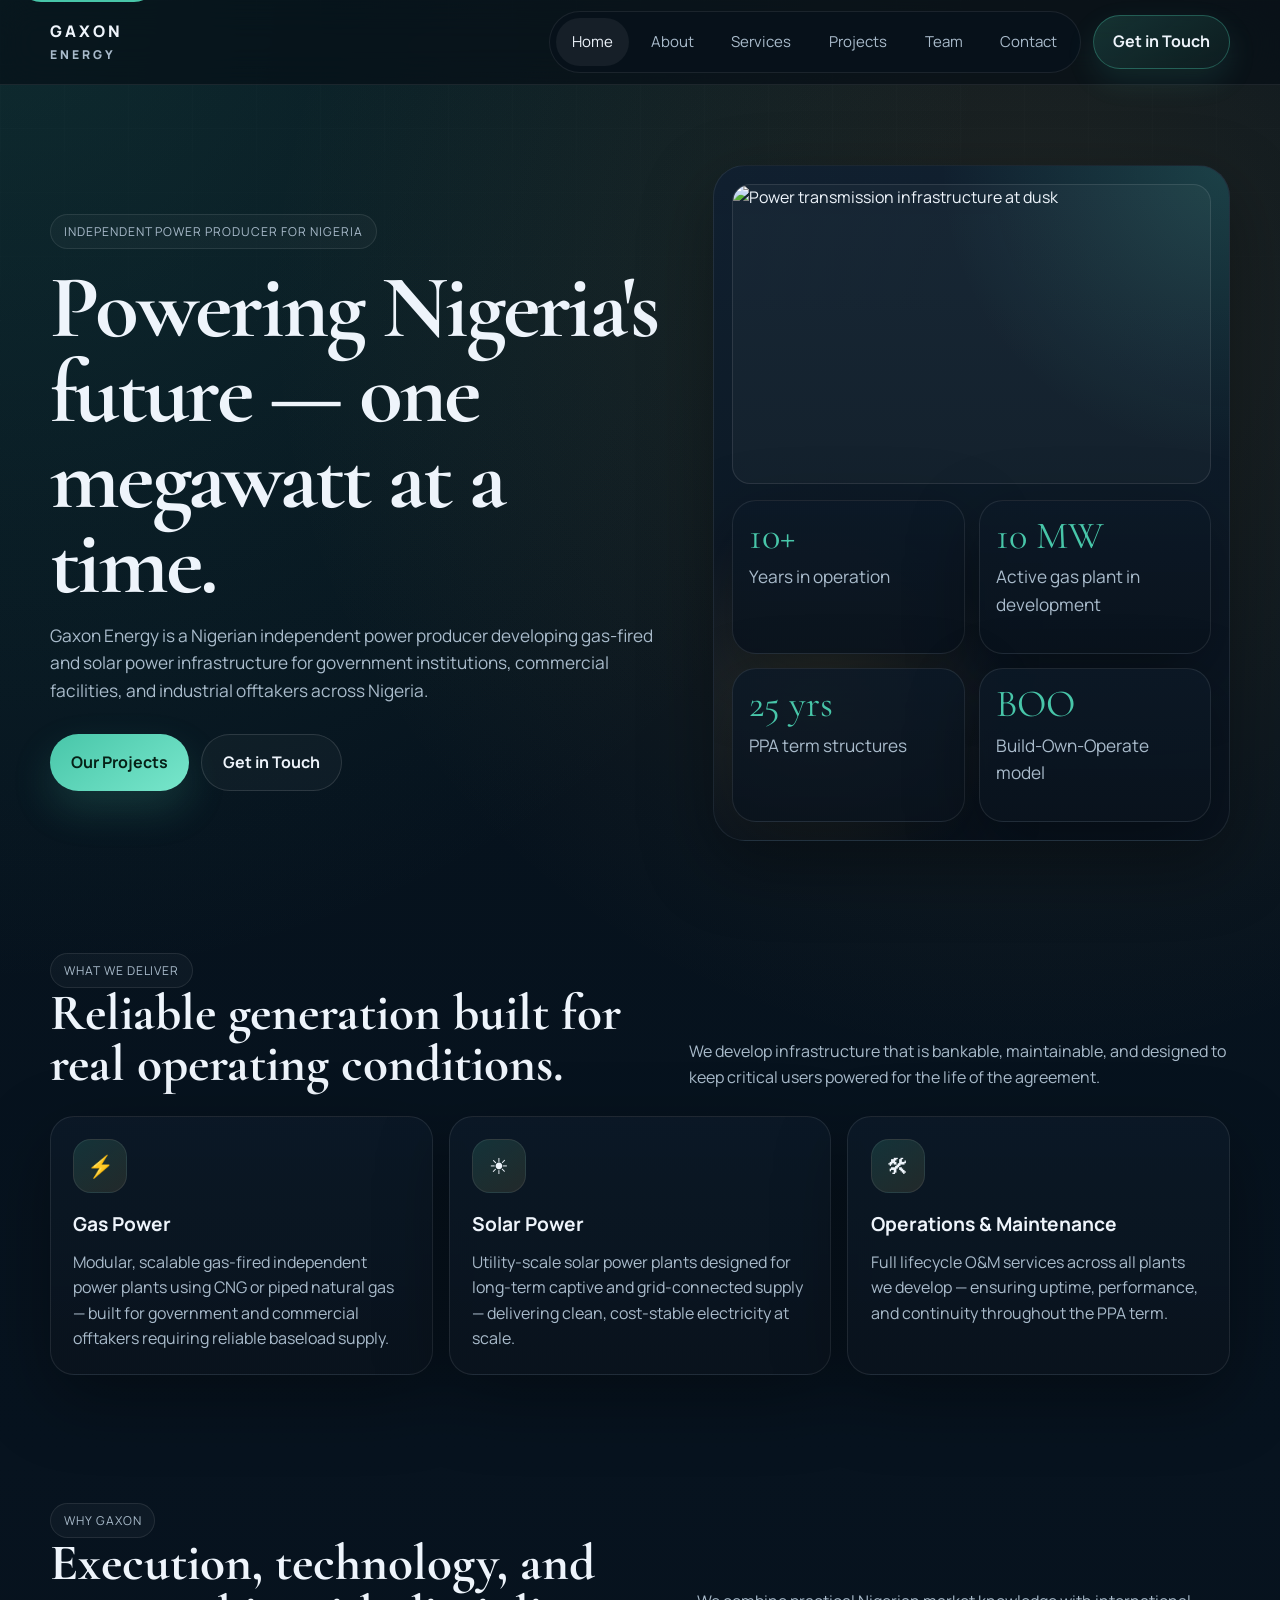
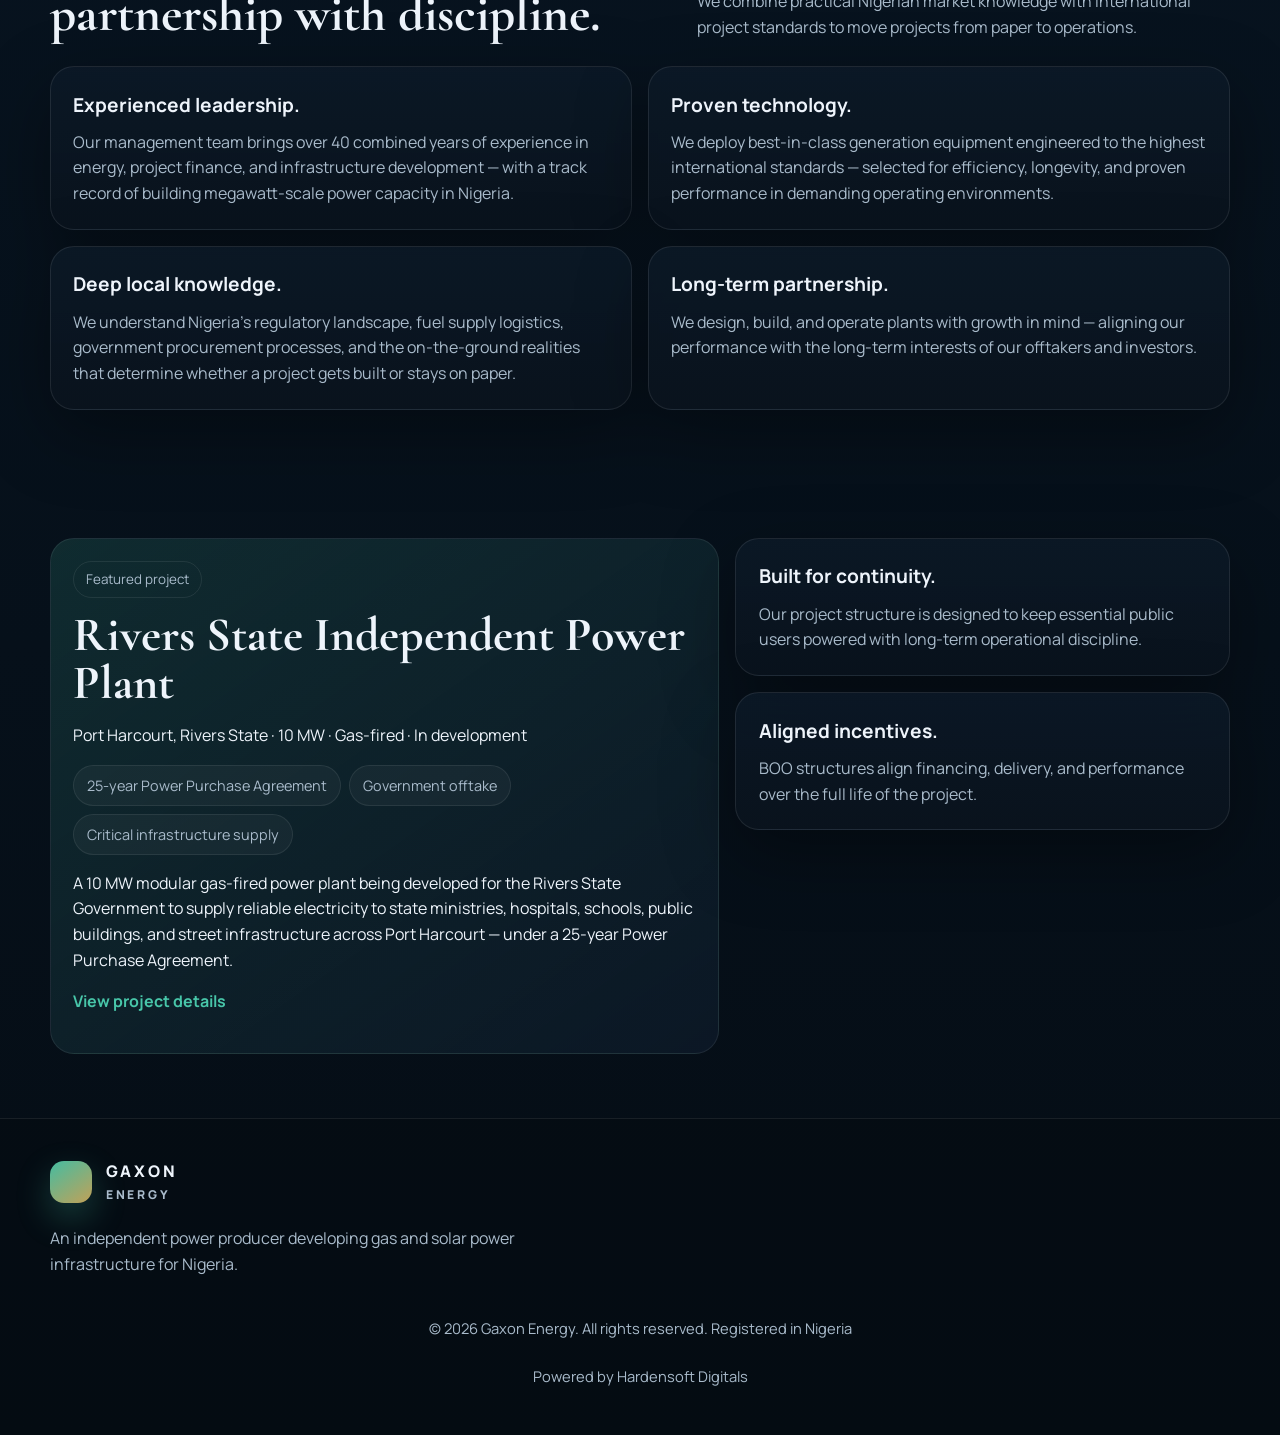
==== index.html @ ca0620dc "Add new project, services, team pages and accompanying styles and scripts - Created projects.html wi" ====
<!DOCTYPE html>
<html lang="en">
<head>
  <meta charset="UTF-8" />
  <meta name="viewport" content="width=device-width, initial-scale=1.0" />
  <meta name="theme-color" content="#07131f" />
  <title>Gaxon Energy | Powering Nigeria's future</title>
  <link rel="preconnect" href="https://fonts.googleapis.com" />
  <link rel="preconnect" href="https://fonts.gstatic.com" crossorigin />
  <link href="https://fonts.googleapis.com/css2?family=Cormorant+Garamond:wght@500;600;700&family=Manrope:wght@400;500;600;700;800&display=swap" rel="stylesheet" />
  <link rel="stylesheet" href="styles.css" />
</head>
<body data-current="home">
  <a class="skip-link" href="#content">Skip to content</a>
  <header class="site-header">
    <div class="container header-shell">
      <a class="brand" href="index.html" aria-label="Gaxon Energy home">
        <!-- <span class="brand-mark" aria-hidden="true"></span> -->
        <span class="brand-text">GAXON <span>Energy</span></span>
      </a>
      <nav class="nav" data-nav>
        <button class="menu-button" type="button" data-menu-button aria-expanded="false" aria-label="Toggle navigation">
          <span class="menu-icon" aria-hidden="true"></span>
        </button>
        <div class="nav-links">
          <a data-nav-link data-page="home" href="index.html">Home</a>
          <a data-nav-link data-page="about" href="about.html">About</a>
          <a data-nav-link data-page="services" href="services.html">Services</a>
          <a data-nav-link data-page="projects" href="projects.html">Projects</a>
          <a data-nav-link data-page="team" href="team.html">Team</a>
          <a data-nav-link data-page="contact" href="contact.html">Contact</a>
        </div>
        <a class="nav-cta" href="contact.html">Get in Touch</a>
      </nav>
    </div>
  </header>

  <main id="content">
    <section class="hero">
      <div class="container hero-grid reveal">
        <div>
          <span class="eyebrow">Independent power producer for Nigeria</span>
          <h1>Powering Nigeria's future — one megawatt at a time.</h1>
          <p>Gaxon Energy is a Nigerian independent power producer developing gas-fired and solar power infrastructure for government institutions, commercial facilities, and industrial offtakers across Nigeria.</p>
          <div class="hero-actions">
            <a class="button" href="projects.html">Our Projects</a>
            <a class="button-secondary" href="contact.html">Get in Touch</a>
          </div>
        </div>
        <aside class="hero-card" aria-label="Highlights">
          <div class="media-wrap">
            <img src="https://images.unsplash.com/photo-1473341304170-971dccb5ac1e?auto=format&fit=crop&w=1200&q=80" alt="Power transmission infrastructure at dusk" loading="lazy" />
          </div>
          <div class="hero-metrics">
            <article class="metric">
              <span class="number">10+</span>
              <p>Years in operation</p>
            </article>
            <article class="metric">
              <span class="number">10 MW</span>
              <p>Active gas plant in development</p>
            </article>
            <article class="metric">
              <span class="number">25 yrs</span>
              <p>PPA term structures</p>
            </article>
            <article class="metric">
              <span class="number">BOO</span>
              <p>Build-Own-Operate model</p>
            </article>
          </div>
        </aside>
      </div>
    </section>

    <section class="section">
      <div class="container">
        <div class="section-head reveal">
          <div>
            <span class="eyebrow">What we deliver</span>
            <h2>Reliable generation built for real operating conditions.</h2>
          </div>
          <p>We develop infrastructure that is bankable, maintainable, and designed to keep critical users powered for the life of the agreement.</p>
        </div>
        <div class="grid-3">
          <article class="feature-card reveal">
            <div class="icon-badge">⚡</div>
            <h3>Gas Power</h3>
            <p>Modular, scalable gas-fired independent power plants using CNG or piped natural gas — built for government and commercial offtakers requiring reliable baseload supply.</p>
          </article>
          <article class="feature-card reveal">
            <div class="icon-badge">☀</div>
            <h3>Solar Power</h3>
            <p>Utility-scale solar power plants designed for long-term captive and grid-connected supply — delivering clean, cost-stable electricity at scale.</p>
          </article>
          <article class="feature-card reveal">
            <div class="icon-badge">🛠</div>
            <h3>Operations &amp; Maintenance</h3>
            <p>Full lifecycle O&amp;M services across all plants we develop — ensuring uptime, performance, and continuity throughout the PPA term.</p>
          </article>
        </div>
      </div>
    </section>

    <section class="section">
      <div class="container">
        <div class="section-head reveal">
          <div>
            <span class="eyebrow">Why Gaxon</span>
            <h2>Execution, technology, and partnership with discipline.</h2>
          </div>
          <p>We combine practical Nigerian market knowledge with international project standards to move projects from paper to operations.</p>
        </div>
        <div class="grid-2">
          <article class="feature-card reveal">
            <h3>Experienced leadership.</h3>
            <p>Our management team brings over 40 combined years of experience in energy, project finance, and infrastructure development — with a track record of building megawatt-scale power capacity in Nigeria.</p>
          </article>
          <article class="feature-card reveal">
            <h3>Proven technology.</h3>
            <p>We deploy best-in-class generation equipment engineered to the highest international standards — selected for efficiency, longevity, and proven performance in demanding operating environments.</p>
          </article>
          <article class="feature-card reveal">
            <h3>Deep local knowledge.</h3>
            <p>We understand Nigeria's regulatory landscape, fuel supply logistics, government procurement processes, and the on-the-ground realities that determine whether a project gets built or stays on paper.</p>
          </article>
          <article class="feature-card reveal">
            <h3>Long-term partnership.</h3>
            <p>We design, build, and operate plants with growth in mind — aligning our performance with the long-term interests of our offtakers and investors.</p>
          </article>
        </div>
      </div>
    </section>

    <section class="section">
      <div class="container project-hero reveal">
        <div class="project-banner">
          <span class="kicker">Featured project</span>
          <h3>Rivers State Independent Power Plant</h3>
          <p>Port Harcourt, Rivers State · 10 MW · Gas-fired · In development</p>
          <div class="project-meta">
            <span class="pill">25-year Power Purchase Agreement</span>
            <span class="pill">Government offtake</span>
            <span class="pill">Critical infrastructure supply</span>
          </div>
          <p>A 10 MW modular gas-fired power plant being developed for the Rivers State Government to supply reliable electricity to state ministries, hospitals, schools, public buildings, and street infrastructure across Port Harcourt — under a 25-year Power Purchase Agreement.</p>
          <p><a class="link-arrow" href="projects.html">View project details</a></p>
        </div>
        <aside class="cta-card">
          <article class="feature-card">
            <h3>Built for continuity.</h3>
            <p>Our project structure is designed to keep essential public users powered with long-term operational discipline.</p>
          </article>
          <article class="feature-card">
            <h3>Aligned incentives.</h3>
            <p>BOO structures align financing, delivery, and performance over the full life of the project.</p>
          </article>
        </aside>
      </div>
    </section>
  </main>

  <footer class="site-footer">
    <div class="container footer-grid">
      <div>
        <a class="brand" href="index.html">
          <span class="brand-mark" aria-hidden="true"></span>
          <span class="brand-text">GAXON <span>Energy</span></span>
        </a>
        <p class="split-note">An independent power producer developing gas and solar power infrastructure for Nigeria.</p>
      </div>
    </div>
    <div class="container footer-meta">© 2026 Gaxon Energy. All rights reserved. Registered in Nigeria</div>
    <p class="hardensoft">Powered by <a href="https://hardensoft.com.ng/" target="_blank" rel="noreferrer">Hardensoft Digitals</a></p>
  </footer>

  <script src="script.js"></script>
</body>
</html>
---- styles.css ----
:root {
  --bg: #07131f;
  --bg-alt: #0d1d2b;
  --panel: rgba(11, 24, 38, 0.82);
  --panel-strong: #0f2234;
  --text: #eef4fb;
  --muted: #a9bbcb;
  --line: rgba(204, 223, 241, 0.12);
  --accent: #48c6a9;
  --accent-2: #d6b15f;
  --danger: #f17f6e;
  --shadow: 0 24px 70px rgba(0, 0, 0, 0.34);
  --radius-xl: 32px;
  --radius-lg: 24px;
  --radius-md: 18px;
  --radius-sm: 14px;
  --max: 1180px;
}

* {
  box-sizing: border-box;
}

html {
  scroll-behavior: smooth;
}

body {
  margin: 0;
  min-height: 100vh;
  color: var(--text);
  background:
    radial-gradient(circle at top left, rgba(72, 198, 169, 0.14), transparent 30%),
    radial-gradient(circle at 80% 10%, rgba(214, 177, 95, 0.13), transparent 26%),
    linear-gradient(180deg, #05111b 0%, var(--bg) 48%, #050d15 100%);
  font-family: 'Manrope', sans-serif;
  line-height: 1.6;
  overflow-x: hidden;
}

body::before {
  content: '';
  position: fixed;
  inset: 0;
  pointer-events: none;
  background-image:
    linear-gradient(rgba(255, 255, 255, 0.03) 1px, transparent 1px),
    linear-gradient(90deg, rgba(255, 255, 255, 0.03) 1px, transparent 1px);
  background-size: 64px 64px;
  mask-image: linear-gradient(180deg, rgba(0, 0, 0, 0.7), transparent 85%);
  opacity: 0.6;
}

img {
  max-width: 100%;
  display: block;
}

a {
  color: inherit;
  text-decoration: none;
}

button,
input,
textarea {
  font: inherit;
}

.container {
  width: min(calc(100% - 2rem), var(--max));
  margin: 0 auto;
}

.skip-link {
  position: absolute;
  left: 1rem;
  top: -3rem;
  z-index: 1000;
  padding: 0.75rem 1rem;
  background: var(--accent);
  color: #062117;
  border-radius: 999px;
  transition: top 0.2s ease;
}

.skip-link:focus {
  top: 1rem;
}

.site-header {
  position: sticky;
  top: 0;
  z-index: 50;
  backdrop-filter: blur(18px);
  background: rgba(5, 13, 21, 0.64);
  border-bottom: 1px solid rgba(255, 255, 255, 0.08);
}

.header-shell {
  display: flex;
  align-items: center;
  justify-content: space-between;
  gap: 1rem;
  min-height: 84px;
}

.brand {
  display: inline-flex;
  align-items: center;
  gap: 0.85rem;
  font-weight: 800;
  letter-spacing: 0.18em;
  text-transform: uppercase;
}

.brand-mark {
  width: 42px;
  height: 42px;
  border-radius: 14px;
  background:
    linear-gradient(145deg, rgba(72, 198, 169, 0.95), rgba(214, 177, 95, 0.9));
  box-shadow: 0 14px 34px rgba(72, 198, 169, 0.28);
}

.brand-text span {
  display: block;
  font-size: 0.76rem;
  color: var(--muted);
  letter-spacing: 0.24em;
}

.nav {
  display: flex;
  align-items: center;
  gap: 0.75rem;
}

.nav-links {
  display: flex;
  align-items: center;
  gap: 0.35rem;
  padding: 0.4rem;
  border: 1px solid rgba(255, 255, 255, 0.08);
  background: rgba(8, 18, 28, 0.82);
  border-radius: 999px;
}

.nav-links a {
  position: relative;
  padding: 0.72rem 1rem;
  color: var(--muted);
  font-size: 0.94rem;
  border-radius: 999px;
  transition: color 0.2s ease, background 0.2s ease, transform 0.2s ease;
}

.nav-links a:hover,
.nav-links a[aria-current='page'] {
  color: var(--text);
  background: rgba(255, 255, 255, 0.06);
}

.nav-cta {
  display: inline-flex;
  align-items: center;
  justify-content: center;
  gap: 0.45rem;
  padding: 0.82rem 1.2rem;
  border-radius: 999px;
  border: 1px solid rgba(72, 198, 169, 0.35);
  background: linear-gradient(145deg, rgba(72, 198, 169, 0.18), rgba(72, 198, 169, 0.06));
  color: var(--text);
  font-weight: 700;
  box-shadow: 0 12px 30px rgba(72, 198, 169, 0.12);
}

.menu-button {
  display: none;
  align-items: center;
  justify-content: center;
  width: 48px;
  height: 48px;
  border: 1px solid rgba(255, 255, 255, 0.08);
  border-radius: 14px;
  background: rgba(255, 255, 255, 0.04);
  color: var(--text);
}

.menu-icon {
  width: 18px;
  height: 2px;
  background: currentColor;
  position: relative;
  border-radius: 999px;
}

.menu-icon::before,
.menu-icon::after {
  content: '';
  position: absolute;
  left: 0;
  width: 18px;
  height: 2px;
  background: currentColor;
  border-radius: 999px;
}

.menu-icon::before { top: -6px; }
.menu-icon::after { top: 6px; }

.hero,
.page-hero {
  padding: 5rem 0 3rem;
}

.hero-grid {
  display: grid;
  grid-template-columns: 1.1fr 0.9fr;
  gap: 2rem;
  align-items: center;
}

.eyebrow {
  display: inline-flex;
  align-items: center;
  gap: 0.5rem;
  padding: 0.42rem 0.8rem;
  border: 1px solid rgba(255, 255, 255, 0.09);
  border-radius: 999px;
  color: var(--muted);
  background: rgba(255, 255, 255, 0.03);
  letter-spacing: 0.08em;
  text-transform: uppercase;
  font-size: 0.76rem;
}

.hero h1,
.page-hero h1 {
  margin: 1rem 0 1rem;
  font-family: 'Cormorant Garamond', serif;
  font-size: clamp(3rem, 7vw, 6.2rem);
  line-height: 0.95;
  letter-spacing: -0.03em;
}

.hero p,
.page-hero p {
  max-width: 62ch;
  margin: 0;
  color: var(--muted);
  font-size: 1.08rem;
}

.hero-actions {
  display: flex;
  flex-wrap: wrap;
  gap: 0.8rem;
  margin: 1.8rem 0 0;
}

.button,
.button-secondary {
  display: inline-flex;
  align-items: center;
  justify-content: center;
  gap: 0.5rem;
  padding: 0.95rem 1.3rem;
  border-radius: 999px;
  font-weight: 700;
  transition: transform 0.2s ease, border-color 0.2s ease, background 0.2s ease;
}

.button {
  background: linear-gradient(145deg, var(--accent), #78e6cb);
  color: #062117;
  box-shadow: 0 18px 40px rgba(72, 198, 169, 0.18);
}

.button-secondary {
  border: 1px solid rgba(255, 255, 255, 0.12);
  background: rgba(255, 255, 255, 0.03);
  color: var(--text);
}

.button:hover,
.button-secondary:hover,
.nav-cta:hover {
  transform: translateY(-1px);
}

.hero-card {
  position: relative;
  padding: 1.1rem;
  border-radius: var(--radius-xl);
  border: 1px solid rgba(255, 255, 255, 0.08);
  background: linear-gradient(180deg, rgba(16, 32, 48, 0.95), rgba(9, 19, 30, 0.92));
  box-shadow: var(--shadow);
  overflow: hidden;
}

.media-wrap {
  position: relative;
  overflow: hidden;
  border-radius: var(--radius-md);
  border: 1px solid rgba(255, 255, 255, 0.1);
  background: rgba(255, 255, 255, 0.03);
}

.media-wrap img {
  width: 100%;
  height: 100%;
  object-fit: cover;
  aspect-ratio: 16 / 10;
}

.hero-card .media-wrap {
  margin-bottom: 1rem;
}

.hero-card::before {
  content: '';
  position: absolute;
  inset: 0;
  background: radial-gradient(circle at top right, rgba(72, 198, 169, 0.2), transparent 34%),
    radial-gradient(circle at 20% 80%, rgba(214, 177, 95, 0.17), transparent 28%);
  pointer-events: none;
}

.hero-metrics {
  display: grid;
  grid-template-columns: repeat(2, minmax(0, 1fr));
  gap: 0.9rem;
}

.metric,
.feature-card,
.project-card,
.value-card,
.service-card,
.contact-card,
.timeline-card,
.team-card {
  position: relative;
  border: 1px solid rgba(255, 255, 255, 0.09);
  background: linear-gradient(180deg, rgba(12, 25, 39, 0.86), rgba(10, 19, 29, 0.92));
  border-radius: var(--radius-lg);
  box-shadow: var(--shadow);
}

.metric {
  padding: 1rem;
  min-height: 154px;
}

.metric .number {
  display: block;
  margin-bottom: 0.5rem;
  font-family: 'Cormorant Garamond', serif;
  font-size: 2.4rem;
  line-height: 1;
  color: var(--accent);
}

.metric p {
  margin: 0;
  color: var(--muted);
}

.strip {
  padding: 0.8rem 0 2rem;
}

.strip-grid {
  display: grid;
  grid-template-columns: repeat(4, minmax(0, 1fr));
  gap: 0.9rem;
}

.strip-item {
  padding: 1.1rem 1rem;
  border-radius: 999px;
  border: 1px solid rgba(255, 255, 255, 0.09);
  background: rgba(255, 255, 255, 0.03);
  text-align: center;
  color: var(--muted);
}

.section {
  padding: 4rem 0;
}

.section-head {
  display: flex;
  justify-content: space-between;
  gap: 1rem;
  margin-bottom: 1.6rem;
  align-items: end;
}

.section-head h2 {
  margin: 0;
  font-family: 'Cormorant Garamond', serif;
  font-size: clamp(2.2rem, 4vw, 3.4rem);
  line-height: 1;
}

.section-head p {
  margin: 0;
  color: var(--muted);
  max-width: 58ch;
}

.grid-2,
.grid-3,
.grid-4 {
  display: grid;
  gap: 1rem;
}

.grid-2 { grid-template-columns: repeat(2, minmax(0, 1fr)); }
.grid-3 { grid-template-columns: repeat(3, minmax(0, 1fr)); }
.grid-4 { grid-template-columns: repeat(4, minmax(0, 1fr)); }

.feature-card,
.service-card,
.value-card,
.timeline-card,
.team-card,
.contact-card,
.project-card {
  padding: 1.4rem;
}

.card-image {
  margin: -1.4rem -1.4rem 1rem;
  border-radius: var(--radius-lg) var(--radius-lg) 16px 16px;
  overflow: hidden;
  border-bottom: 1px solid rgba(255, 255, 255, 0.08);
}

.card-image img {
  width: 100%;
  aspect-ratio: 16 / 9;
  object-fit: cover;
}

.icon-badge {
  display: inline-flex;
  align-items: center;
  justify-content: center;
  width: 54px;
  height: 54px;
  border-radius: 18px;
  background: linear-gradient(145deg, rgba(72, 198, 169, 0.16), rgba(214, 177, 95, 0.12));
  border: 1px solid rgba(255, 255, 255, 0.08);
  font-size: 1.35rem;
  margin-bottom: 1rem;
}

.feature-card h3,
.service-card h3,
.value-card h3,
.team-card h3,
.contact-card h3,
.timeline-card h3,
.project-card h3 {
  margin: 0 0 0.6rem;
  font-size: 1.2rem;
}

.feature-card p,
.service-card p,
.value-card p,
.team-card p,
.contact-card p,
.timeline-card p,
.project-card p {
  margin: 0;
  color: var(--muted);
}

.project-hero {
  display: grid;
  grid-template-columns: 1.15fr 0.85fr;
  gap: 1rem;
  align-items: stretch;
}

.project-banner {
  padding: 1.4rem;
  border-radius: var(--radius-lg);
  background: linear-gradient(145deg, rgba(72, 198, 169, 0.15), rgba(12, 24, 38, 0.96));
  border: 1px solid rgba(255, 255, 255, 0.08);
}

.project-banner .kicker {
  display: inline-flex;
  margin-bottom: 0.8rem;
  padding: 0.42rem 0.75rem;
  border-radius: 999px;
  border: 1px solid rgba(255, 255, 255, 0.08);
  color: var(--muted);
  font-size: 0.84rem;
}

.project-banner h3 {
  margin: 0 0 0.6rem;
  font-family: 'Cormorant Garamond', serif;
  font-size: clamp(2rem, 4vw, 3rem);
  line-height: 1;
}

.project-meta {
  display: flex;
  flex-wrap: wrap;
  gap: 0.5rem;
  margin: 1rem 0;
}

.pill {
  display: inline-flex;
  align-items: center;
  gap: 0.4rem;
  padding: 0.5rem 0.8rem;
  border-radius: 999px;
  background: rgba(255, 255, 255, 0.04);
  border: 1px solid rgba(255, 255, 255, 0.08);
  color: var(--muted);
  font-size: 0.9rem;
}

.cta-card {
  display: grid;
  gap: 1rem;
  align-content: start;
}

.link-arrow {
  display: inline-flex;
  align-items: center;
  gap: 0.45rem;
  color: var(--accent);
  font-weight: 700;
}

.split-note {
  color: var(--muted);
  max-width: 64ch;
}

.story-grid {
  display: grid;
  grid-template-columns: 0.92fr 1.08fr;
  gap: 1rem;
}

.value-grid {
  display: grid;
  grid-template-columns: repeat(2, minmax(0, 1fr));
  gap: 1rem;
}

.value-card {
  min-height: 100%;
}

.timeline-card ul,
.contact-list,
.detail-list {
  list-style: none;
  margin: 0;
  padding: 0;
  display: grid;
  gap: 0.85rem;
}

.timeline-card li,
.contact-list li,
.detail-list li {
  display: flex;
  gap: 0.7rem;
  color: var(--muted);
}

.timeline-card li strong,
.contact-list strong,
.detail-list strong {
  color: var(--text);
}

.timeline-card li::before,
.contact-list li::before,
.detail-list li::before {
  content: '•';
  color: var(--accent);
  flex: none;
}

.team-card .role,
.microcopy {
  display: inline-block;
  margin-bottom: 0.75rem;
  color: var(--accent-2);
  font-size: 0.88rem;
  text-transform: uppercase;
  letter-spacing: 0.08em;
}

.contact-panel {
  display: grid;
  grid-template-columns: 1fr 0.9fr;
  gap: 1rem;
}

.contact-card a {
  color: var(--text);
}

.form {
  display: grid;
  gap: 0.9rem;
}

.field {
  display: grid;
  gap: 0.45rem;
}

.field label {
  font-size: 0.9rem;
  color: var(--muted);
}

.field input,
.field textarea {
  width: 100%;
  padding: 0.95rem 1rem;
  border-radius: 16px;
  border: 1px solid rgba(255, 255, 255, 0.09);
  background: rgba(255, 255, 255, 0.04);
  color: var(--text);
}

.field textarea {
  min-height: 160px;
  resize: vertical;
}

.site-footer {
  padding: 2.5rem 0 2rem;
  border-top: 1px solid rgba(255, 255, 255, 0.08);
  background: rgba(4, 11, 18, 0.55);
}

.footer-grid {
  display: grid;
  grid-template-columns: 1.2fr 0.8fr 0.8fr;
  gap: 1rem;
  align-items: start;
}

.footer-links {
  display: grid;
  gap: 0.6rem;
  color: var(--muted);
}

.footer-links a:hover {
  color: var(--text);
}

.footer-meta, .hardensoft {
    text-align: center;
  margin-top: 1.5rem;
  color: var(--muted);
  font-size: 0.92rem;
}

.reveal {
  opacity: 0;
  transform: translateY(20px);
  transition: opacity 0.7s ease, transform 0.7s ease;
}

.reveal.is-visible {
  opacity: 1;
  transform: translateY(0);
}

.menu-open .nav-links {
  display: flex;
}

@media (max-width: 1060px) {
  .hero-grid,
  .project-hero,
  .story-grid,
  .contact-panel,
  .footer-grid {
    grid-template-columns: 1fr;
  }

  .strip-grid,
  .grid-4 {
    grid-template-columns: repeat(2, minmax(0, 1fr));
  }
}

@media (max-width: 760px) {
  .header-shell {
    min-height: 76px;
  }

  .menu-button {
    display: inline-flex;
  }

  .nav {
    position: relative;
  }

  .nav-links {
    display: none;
    position: absolute;
    top: calc(100% + 0.7rem);
    right: 0;
    width: min(92vw, 340px);
    padding: 0.65rem;
    border-radius: 22px;
    flex-direction: column;
    align-items: stretch;
    background: rgba(8, 18, 28, 0.98);
    box-shadow: var(--shadow);
  }

  .nav-links a {
    width: 100%;
  }

  .nav-cta {
    display: none;
  }

  .hero,
  .page-hero,
  .section {
    padding-left: 0;
    padding-right: 0;
  }

  .strip-grid,
  .grid-2,
  .grid-3,
  .grid-4,
  .value-grid,
  .hero-metrics {
    grid-template-columns: 1fr;
  }

  .section-head {
    flex-direction: column;
    align-items: start;
  }

  .button,
  .button-secondary {
    width: 100%;
  }
}
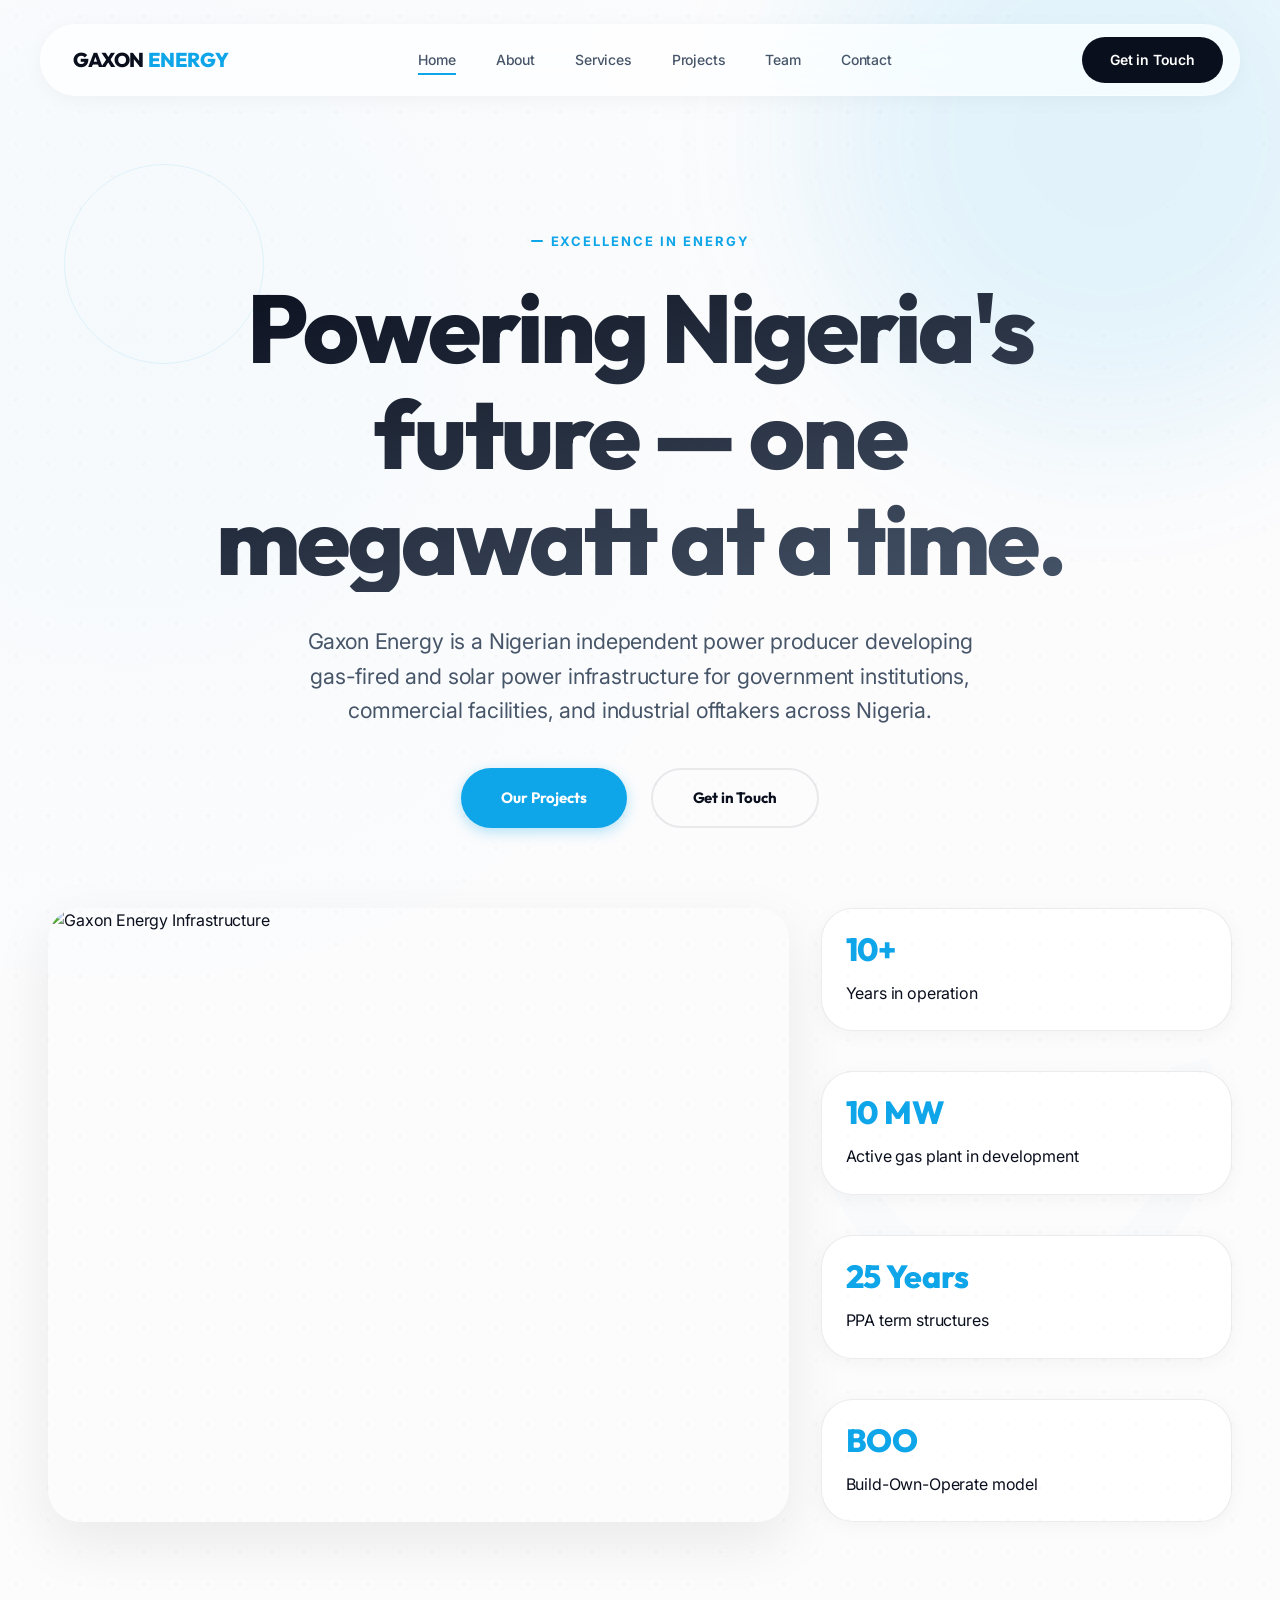
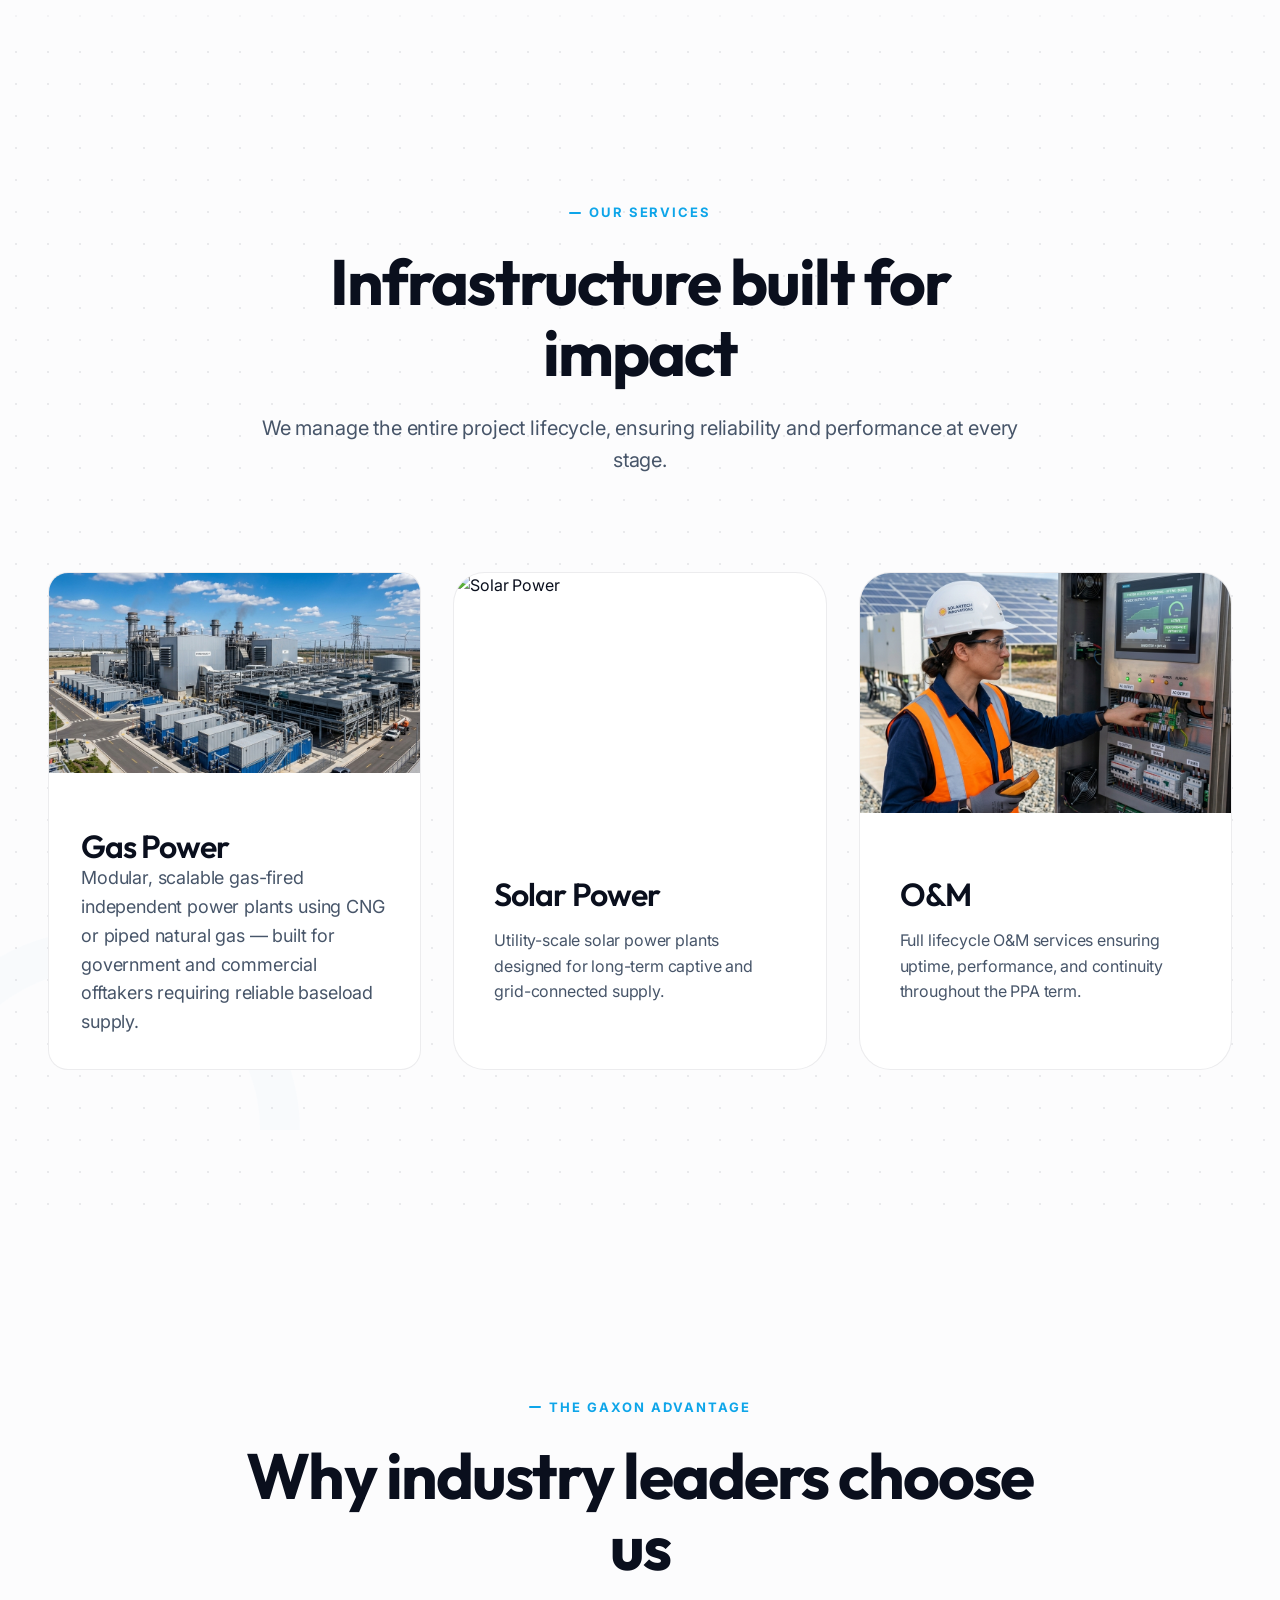
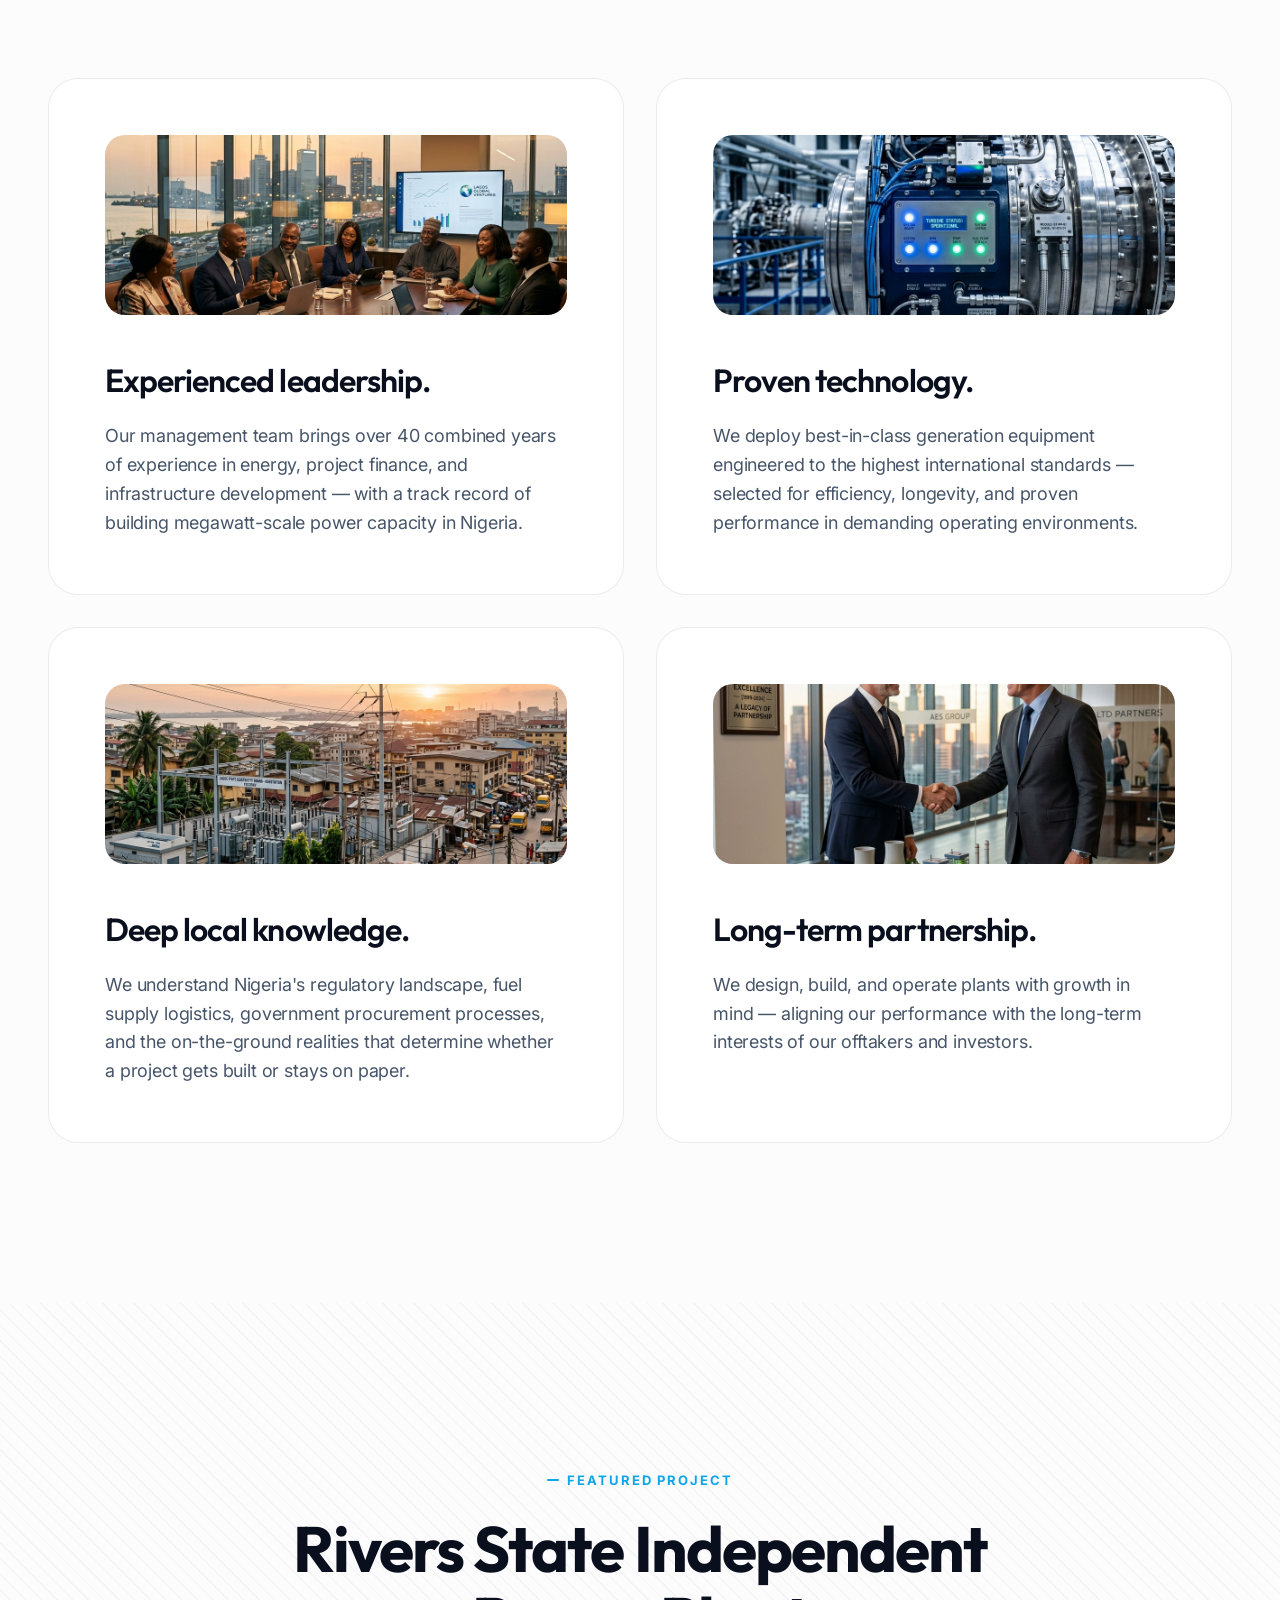
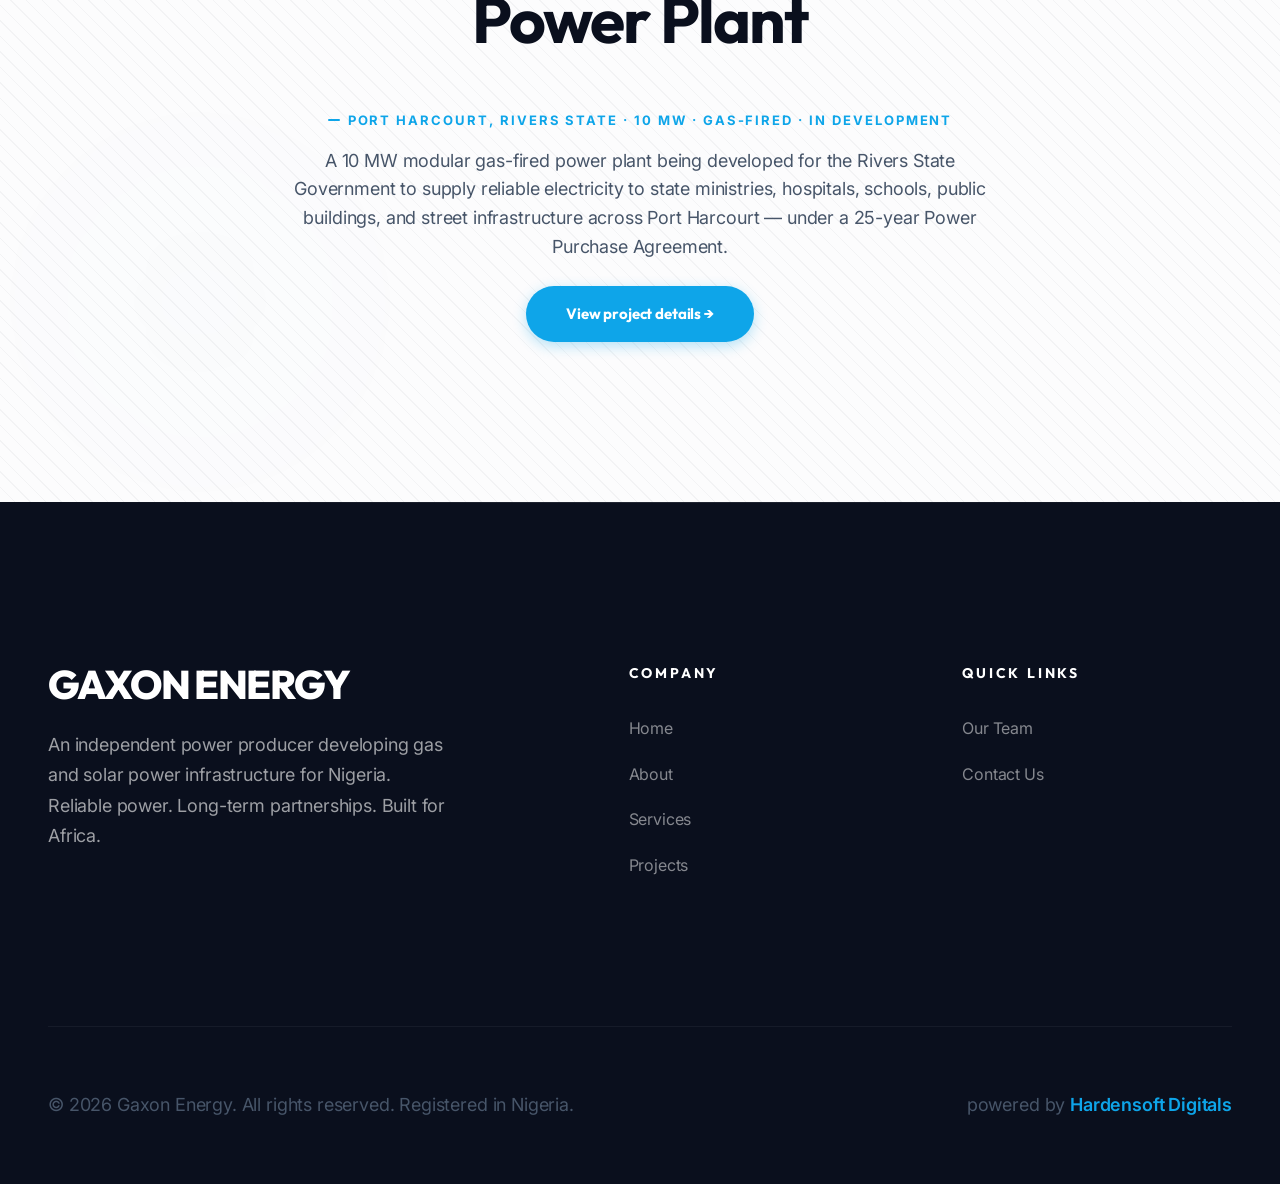
==== commit 56d13fb0: "refactor: redesign contact, about, and team pages with new visual assets and updated layout structur" ====
--- a/index.html
+++ b/index.html
@@ -3,175 +3,198 @@
 <head>
   <meta charset="UTF-8" />
   <meta name="viewport" content="width=device-width, initial-scale=1.0" />
-  <meta name="theme-color" content="#07131f" />
-  <title>Gaxon Energy | Powering Nigeria's future</title>
-  <link rel="preconnect" href="https://fonts.googleapis.com" />
-  <link rel="preconnect" href="https://fonts.gstatic.com" crossorigin />
-  <link href="https://fonts.googleapis.com/css2?family=Cormorant+Garamond:wght@500;600;700&family=Manrope:wght@400;500;600;700;800&display=swap" rel="stylesheet" />
+  <meta name="theme-color" content="#0ea5e9" />
+  <title>Gaxon Energy | World-Class Energy Infrastructure</title>
   <link rel="stylesheet" href="styles.css" />
 </head>
-<body data-current="home">
-  <a class="skip-link" href="#content">Skip to content</a>
+<body>
   <header class="site-header">
-    <div class="container header-shell">
-      <a class="brand" href="index.html" aria-label="Gaxon Energy home">
-        <!-- <span class="brand-mark" aria-hidden="true"></span> -->
-        <span class="brand-text">GAXON <span>Energy</span></span>
+    <div class="container header-container">
+      <a class="brand" href="index.html" aria-label="Gaxon Energy Home">
+        GAXON <span>ENERGY</span>
       </a>
-      <nav class="nav" data-nav>
-        <button class="menu-button" type="button" data-menu-button aria-expanded="false" aria-label="Toggle navigation">
-          <span class="menu-icon" aria-hidden="true"></span>
-        </button>
-        <div class="nav-links">
-          <a data-nav-link data-page="home" href="index.html">Home</a>
-          <a data-nav-link data-page="about" href="about.html">About</a>
-          <a data-nav-link data-page="services" href="services.html">Services</a>
-          <a data-nav-link data-page="projects" href="projects.html">Projects</a>
-          <a data-nav-link data-page="team" href="team.html">Team</a>
-          <a data-nav-link data-page="contact" href="contact.html">Contact</a>
-        </div>
-        <a class="nav-cta" href="contact.html">Get in Touch</a>
+      <nav class="nav-links">
+        <a href="index.html" class="active">Home</a>
+        <a href="about.html">About</a>
+        <a href="services.html">Services</a>
+        <a href="projects.html">Projects</a>
+        <a href="team.html">Team</a>
+        <a href="contact.html">Contact</a>
       </nav>
+      <a class="nav-cta" href="contact.html">Get in Touch</a>
     </div>
   </header>
 
   <main id="content">
-    <section class="hero">
-      <div class="container hero-grid reveal">
-        <div>
-          <span class="eyebrow">Independent power producer for Nigeria</span>
+    <!-- Hero Section -->
+    <section class="hero reveal">
+      <div class="bg-pattern-grid" style="position: absolute; inset: 0; opacity: 0.5;"></div>
+      <div class="shape-blob animate-float" style="top: -10%; right: -10%; width: 600px; height: 600px; opacity: 0.1;"></div>
+      <div class="shape-circle-outline animate-float" style="top: 10%; left: 5%; width: 200px; height: 200px; animation-delay: -2s;"></div>
+      <div class="shape-arc animate-float" style="bottom: 20%; right: 5%; transform: rotate(120deg); animation-delay: -5s;"></div>
+      
+      <div class="container">
+        <div class="hero-content">
+          <span class="eyebrow">Excellence in Energy</span>
           <h1>Powering Nigeria's future — one megawatt at a time.</h1>
           <p>Gaxon Energy is a Nigerian independent power producer developing gas-fired and solar power infrastructure for government institutions, commercial facilities, and industrial offtakers across Nigeria.</p>
-          <div class="hero-actions">
-            <a class="button" href="projects.html">Our Projects</a>
-            <a class="button-secondary" href="contact.html">Get in Touch</a>
-          </div>
-        </div>
-        <aside class="hero-card" aria-label="Highlights">
-          <div class="media-wrap">
-            <img src="https://images.unsplash.com/photo-1473341304170-971dccb5ac1e?auto=format&fit=crop&w=1200&q=80" alt="Power transmission infrastructure at dusk" loading="lazy" />
-          </div>
-          <div class="hero-metrics">
-            <article class="metric">
-              <span class="number">10+</span>
-              <p>Years in operation</p>
-            </article>
-            <article class="metric">
-              <span class="number">10 MW</span>
-              <p>Active gas plant in development</p>
-            </article>
-            <article class="metric">
-              <span class="number">25 yrs</span>
-              <p>PPA term structures</p>
-            </article>
-            <article class="metric">
-              <span class="number">BOO</span>
-              <p>Build-Own-Operate model</p>
-            </article>
-          </div>
-        </aside>
-      </div>
-    </section>
-
-    <section class="section">
-      <div class="container">
-        <div class="section-head reveal">
-          <div>
-            <span class="eyebrow">What we deliver</span>
-            <h2>Reliable generation built for real operating conditions.</h2>
-          </div>
-          <p>We develop infrastructure that is bankable, maintainable, and designed to keep critical users powered for the life of the agreement.</p>
-        </div>
-        <div class="grid-3">
-          <article class="feature-card reveal">
-            <div class="icon-badge">⚡</div>
-            <h3>Gas Power</h3>
-            <p>Modular, scalable gas-fired independent power plants using CNG or piped natural gas — built for government and commercial offtakers requiring reliable baseload supply.</p>
-          </article>
-          <article class="feature-card reveal">
-            <div class="icon-badge">☀</div>
-            <h3>Solar Power</h3>
-            <p>Utility-scale solar power plants designed for long-term captive and grid-connected supply — delivering clean, cost-stable electricity at scale.</p>
-          </article>
-          <article class="feature-card reveal">
-            <div class="icon-badge">🛠</div>
-            <h3>Operations &amp; Maintenance</h3>
-            <p>Full lifecycle O&amp;M services across all plants we develop — ensuring uptime, performance, and continuity throughout the PPA term.</p>
-          </article>
-        </div>
-      </div>
-    </section>
-
-    <section class="section">
-      <div class="container">
-        <div class="section-head reveal">
-          <div>
-            <span class="eyebrow">Why Gaxon</span>
-            <h2>Execution, technology, and partnership with discipline.</h2>
-          </div>
-          <p>We combine practical Nigerian market knowledge with international project standards to move projects from paper to operations.</p>
-        </div>
-        <div class="grid-2">
-          <article class="feature-card reveal">
+          <div class="hero-actions" style="margin-top: 2.5rem; display: flex; gap: 1.5rem; justify-content: center;">
+            <a href="projects.html" class="button button-primary">Our Projects</a>
+            <a href="contact.html" class="button button-secondary">Get in Touch</a>
+          </div>
+        </div>
+        
+        <div class="hero-grid">
+          <div class="hero-image-main">
+            <img src="https://images.unsplash.com/photo-1765276846231-9d892abc286a?auto=format&fit=crop&q=80&w=2000" alt="Gaxon Energy Infrastructure" />
+          </div>
+          <div class="hero-stats" style="display: flex; gap: 2.5rem; flex-direction: column;">
+            <div class="stat-card" style="padding: 1.5rem;">
+              <span class="stat-number" style="font-size: 2rem;">10+</span>
+              <span class="stat-label">Years in operation</span>
+            </div>
+            <div class="stat-card" style="padding: 1.5rem;">
+              <span class="stat-number" style="font-size: 2rem;">10 MW</span>
+              <span class="stat-label">Active gas plant in development</span>
+            </div>
+            <div class="stat-card" style="padding: 1.5rem;">
+              <span class="stat-number" style="font-size: 2rem;">25 Years</span>
+              <span class="stat-label">PPA term structures</span>
+            </div>
+            <div class="stat-card" style="padding: 1.5rem;">
+              <span class="stat-number" style="font-size: 2rem;">BOO</span>
+              <span class="stat-label">Build-Own-Operate model</span>
+            </div>
+          </div>
+        </div>
+      </div>
+    </section>
+
+    <!-- Services Section - What we deliver -->
+    <section class="section bg-pattern-grid" style="position: relative; overflow: hidden;">
+      <div class="shape-arc" style="bottom: -100px; left: -100px; transform: rotate(-45deg);"></div>
+      <div class="container">
+        <div class="section-header centered reveal">
+          <span class="eyebrow">Our Services</span>
+          <h2>Infrastructure built for impact</h2>
+          <p>We manage the entire project lifecycle, ensuring reliability and performance at every stage.</p>
+        </div>
+        
+        <div class="grid grid-3 reveal">
+          <div class="feature-card" style="padding: 0; border-radius: 20px; overflow: hidden;">
+            <img src="gaxon_gas_power_delivery_1777504877862.png" alt="Gas Power" style="width: 100%; height: 200px; object-fit: cover;" />
+            <div style="padding: 2rem;">
+              <h3>Gas Power</h3>
+              <p>Modular, scalable gas-fired independent power plants using CNG or piped natural gas — built for government and commercial offtakers requiring reliable baseload supply.</p>
+            </div>
+          </div>
+          <div class="feature-card reveal" style="padding: 0; border-radius: var(--radius-lg); overflow: hidden; background: var(--bg-secondary);">
+            <div style="height: 240px; overflow: hidden;">
+              <img src="https://images.unsplash.com/photo-1509391366360-2e959784a276?auto=format&fit=crop&q=80&w=2000" alt="Solar Power" style="width: 100%; height: 100%; object-fit: cover;" />
+            </div>
+            <div style="padding: 2.5rem;">
+              <h3 style="margin-bottom: 1rem;">Solar Power</h3>
+              <p style="font-size: 1rem;">Utility-scale solar power plants designed for long-term captive and grid-connected supply.</p>
+            </div>
+          </div>
+          <div class="feature-card reveal" style="padding: 0; border-radius: var(--radius-lg); overflow: hidden; background: var(--bg-secondary);">
+            <div style="height: 240px; overflow: hidden;">
+              <img src="gaxon_operations_maintenance_1777504892829.png" alt="Operations & Maintenance" style="width: 100%; height: 100%; object-fit: cover;" />
+            </div>
+            <div style="padding: 2.5rem;">
+              <h3 style="margin-bottom: 1rem;">O&M</h3>
+              <p style="font-size: 1rem;">Full lifecycle O&M services ensuring uptime, performance, and continuity throughout the PPA term.</p>
+            </div>
+          </div>
+        </div>
+      </div>
+    </section>
+
+    <!-- Why Gaxon Section -->
+    <section class="section" style="position: relative; overflow: hidden;">
+      <div class="bg-pattern-lines" style="position: absolute; inset: 0; opacity: 0.05;"></div>
+      <div class="container">
+        <div class="section-header centered reveal">
+          <span class="eyebrow">The Gaxon Advantage</span>
+          <h2>Why industry leaders choose us</h2>
+        </div>
+        <div class="grid grid-2" style="gap: 2rem;">
+          <div class="feature-card reveal" style="border-radius: 30px;">
+            <img src="gaxon_experienced_leadership_1777504709711.png" alt="Experienced leadership" style="width: 100%; height: 180px; object-fit: cover; border-radius: 20px; margin-bottom: 1.5rem;" />
             <h3>Experienced leadership.</h3>
             <p>Our management team brings over 40 combined years of experience in energy, project finance, and infrastructure development — with a track record of building megawatt-scale power capacity in Nigeria.</p>
-          </article>
-          <article class="feature-card reveal">
+          </div>
+          <div class="feature-card reveal" style="border-radius: 30px;">
+            <img src="gaxon_proven_technology_1777504769905.png" alt="Proven technology" style="width: 100%; height: 180px; object-fit: cover; border-radius: 20px; margin-bottom: 1.5rem;" />
             <h3>Proven technology.</h3>
             <p>We deploy best-in-class generation equipment engineered to the highest international standards — selected for efficiency, longevity, and proven performance in demanding operating environments.</p>
-          </article>
-          <article class="feature-card reveal">
+          </div>
+          <div class="feature-card reveal" style="border-radius: 30px;">
+            <img src="gaxon_local_knowledge_1777504785217.png" alt="Deep local knowledge" style="width: 100%; height: 180px; object-fit: cover; border-radius: 20px; margin-bottom: 1.5rem;" />
             <h3>Deep local knowledge.</h3>
             <p>We understand Nigeria's regulatory landscape, fuel supply logistics, government procurement processes, and the on-the-ground realities that determine whether a project gets built or stays on paper.</p>
-          </article>
-          <article class="feature-card reveal">
+          </div>
+          <div class="feature-card reveal" style="border-radius: 30px;">
+            <img src="gaxon_partnership_1777504800393.png" alt="Long-term partnership" style="width: 100%; height: 180px; object-fit: cover; border-radius: 20px; margin-bottom: 1.5rem;" />
             <h3>Long-term partnership.</h3>
             <p>We design, build, and operate plants with growth in mind — aligning our performance with the long-term interests of our offtakers and investors.</p>
-          </article>
-        </div>
-      </div>
-    </section>
-
-    <section class="section">
-      <div class="container project-hero reveal">
-        <div class="project-banner">
-          <span class="kicker">Featured project</span>
-          <h3>Rivers State Independent Power Plant</h3>
-          <p>Port Harcourt, Rivers State · 10 MW · Gas-fired · In development</p>
-          <div class="project-meta">
-            <span class="pill">25-year Power Purchase Agreement</span>
-            <span class="pill">Government offtake</span>
-            <span class="pill">Critical infrastructure supply</span>
-          </div>
-          <p>A 10 MW modular gas-fired power plant being developed for the Rivers State Government to supply reliable electricity to state ministries, hospitals, schools, public buildings, and street infrastructure across Port Harcourt — under a 25-year Power Purchase Agreement.</p>
-          <p><a class="link-arrow" href="projects.html">View project details</a></p>
-        </div>
-        <aside class="cta-card">
-          <article class="feature-card">
-            <h3>Built for continuity.</h3>
-            <p>Our project structure is designed to keep essential public users powered with long-term operational discipline.</p>
-          </article>
-          <article class="feature-card">
-            <h3>Aligned incentives.</h3>
-            <p>BOO structures align financing, delivery, and performance over the full life of the project.</p>
-          </article>
-        </aside>
-      </div>
-    </section>
+          </div>
+        </div>
+      </div>
+    </section>
+
+    <!-- Featured Project -->
+    <section class="section bg-pattern-lines" style="position: relative;">
+      <div class="shape-blob" style="bottom: 0; left: 0; width: 400px; height: 400px; background: var(--brand-light); opacity: 0.1;"></div>
+      <div class="container">
+        <div class="section-header centered reveal">
+          <span class="eyebrow">Featured project</span>
+          <h2>Rivers State Independent Power Plant</h2>
+        </div>
+        <div class="featured-project centered reveal" style="margin: 0 auto; text-align: center; max-width: 800px;">
+          <div class="project-content" style="text-align: center; margin-top: -3rem;">
+            <span class="eyebrow" style="text-align: center; margin: 0 auto;">Port Harcourt, Rivers State · 10 MW · Gas-fired · In development</span>
+            <p style="text-align: center; margin: 0 auto; padding-top: 1rem;">A 10 MW modular gas-fired power plant being developed for the Rivers State Government to supply reliable electricity to state ministries, hospitals, schools, public buildings, and street infrastructure across Port Harcourt — under a 25-year Power Purchase Agreement.</p>
+            <a href="projects.html" class="button button-primary" style="margin-top: 1.5rem;">View project details →</a>
+          </div>
+        </div>
+      </div>
+    </section>
+
   </main>
 
   <footer class="site-footer">
-    <div class="container footer-grid">
-      <div>
-        <a class="brand" href="index.html">
-          <span class="brand-mark" aria-hidden="true"></span>
-          <span class="brand-text">GAXON <span>Energy</span></span>
-        </a>
-        <p class="split-note">An independent power producer developing gas and solar power infrastructure for Nigeria.</p>
+    <div class="container">
+      <div class="footer-top">
+        <div class="footer-info">
+          <h4>GAXON ENERGY</h4>
+          <p>An independent power producer developing gas and solar power infrastructure for Nigeria. Reliable power. Long-term partnerships. Built for Africa.</p>
+        </div>
+        <div class="footer-grid">
+          <div class="footer-column">
+            <h5>Company</h5>
+            <ul class="footer-links">
+              <li><a href="index.html">Home</a></li>
+              <li><a href="about.html">About</a></li>
+              <li><a href="services.html">Services</a></li>
+              <li><a href="projects.html">Projects</a></li>
+            </ul>
+          </div>
+          <div class="footer-column">
+            <h5>Quick Links</h5>
+            <ul class="footer-links">
+              <li><a href="team.html">Our Team</a></li>
+              <li><a href="contact.html">Contact Us</a></li>
+            </ul>
+          </div>
+        </div>
+      </div>
+
+      <div class="footer-bottom">
+        <p>© 2026 Gaxon Energy. All rights reserved. Registered in Nigeria.</p>
+        <p>powered by <a href="https://hardensoft.com.ng/" target="_blank" style="color: var(--brand-primary); text-decoration: none; font-weight: 600;">Hardensoft Digitals</a></p>
       </div>
     </div>
-    <div class="container footer-meta">© 2026 Gaxon Energy. All rights reserved. Registered in Nigeria</div>
-    <p class="hardensoft">Powered by <a href="https://hardensoft.com.ng/" target="_blank" rel="noreferrer">Hardensoft Digitals</a></p>
   </footer>
 
   <script src="script.js"></script>
--- a/styles.css
+++ b/styles.css
@@ -1,686 +1,841 @@
+@import url('https://fonts.googleapis.com/css2?family=Inter:wght@300;400;500;600;700&family=Outfit:wght@400;500;600;700;800&display=swap');
+
 :root {
-  --bg: #07131f;
-  --bg-alt: #0d1d2b;
-  --panel: rgba(11, 24, 38, 0.82);
-  --panel-strong: #0f2234;
-  --text: #eef4fb;
-  --muted: #a9bbcb;
-  --line: rgba(204, 223, 241, 0.12);
-  --accent: #48c6a9;
-  --accent-2: #d6b15f;
-  --danger: #f17f6e;
-  --shadow: 0 24px 70px rgba(0, 0, 0, 0.34);
-  --radius-xl: 32px;
-  --radius-lg: 24px;
-  --radius-md: 18px;
-  --radius-sm: 14px;
-  --max: 1180px;
-}
-
-* {
+  /* Color Palette - Refined */
+  --bg-primary: #fcfcfd;
+  --bg-secondary: #ffffff;
+  --bg-accent: #0a0f1d; /* Deep Midnight */
+  --bg-subtle: #f1f5f9;
+  
+  --text-primary: #0a0f1d;
+  --text-secondary: #475569;
+  --text-muted: #94a3b8;
+  --text-on-accent: #ffffff;
+  
+  --brand-primary: #0ea5e9; /* Professional Sky Blue */
+  --brand-secondary: #0284c7;
+  --brand-accent: #14b8a6; /* Teal accent */
+  --brand-light: rgba(14, 165, 233, 0.08);
+  
+  --border: rgba(15, 23, 42, 0.08);
+  --border-light: rgba(15, 23, 42, 0.04);
+  
+  --shadow-sm: 0 2px 4px rgba(0,0,0,0.02);
+  --shadow-md: 0 4px 20px rgba(0,0,0,0.04);
+  --shadow-lg: 0 10px 40px rgba(0,0,0,0.06);
+  --shadow-xl: 0 20px 60px rgba(0,0,0,0.08);
+  
+  --radius-sm: 12px;
+  --radius-md: 16px;
+  --radius-lg: 32px;
+  --radius-full: 100px;
+  
+  --container-max: 1400px;
+  --section-padding: 10rem;
+  
+  --transition-fast: 0.2s cubic-bezier(0.4, 0, 0.2, 1);
+  --transition-base: 0.4s cubic-bezier(0.4, 0, 0.2, 1);
+  --transition-slow: 0.7s cubic-bezier(0.4, 0, 0.2, 1);
+}
+
+
+/* Reset & Base */
+*, *::before, *::after {
   box-sizing: border-box;
+  margin: 0;
+  padding: 0;
 }
 
 html {
   scroll-behavior: smooth;
+  font-size: 16px;
 }
 
 body {
-  margin: 0;
-  min-height: 100vh;
-  color: var(--text);
-  background:
-    radial-gradient(circle at top left, rgba(72, 198, 169, 0.14), transparent 30%),
-    radial-gradient(circle at 80% 10%, rgba(214, 177, 95, 0.13), transparent 26%),
-    linear-gradient(180deg, #05111b 0%, var(--bg) 48%, #050d15 100%);
-  font-family: 'Manrope', sans-serif;
+  font-family: 'Inter', -apple-system, BlinkMacSystemFont, sans-serif;
+  background-color: var(--bg-primary);
+  color: var(--text-primary);
   line-height: 1.6;
+  -webkit-font-smoothing: antialiased;
   overflow-x: hidden;
-}
-
-body::before {
-  content: '';
-  position: fixed;
-  inset: 0;
-  pointer-events: none;
-  background-image:
-    linear-gradient(rgba(255, 255, 255, 0.03) 1px, transparent 1px),
-    linear-gradient(90deg, rgba(255, 255, 255, 0.03) 1px, transparent 1px);
-  background-size: 64px 64px;
-  mask-image: linear-gradient(180deg, rgba(0, 0, 0, 0.7), transparent 85%);
-  opacity: 0.6;
+  letter-spacing: -0.01em;
+}
+
+body.overflow-hidden {
+  overflow: hidden;
 }
 
 img {
   max-width: 100%;
   display: block;
+  object-fit: cover;
 }
 
 a {
   color: inherit;
   text-decoration: none;
-}
-
-button,
-input,
-textarea {
+  transition: var(--transition-base);
+}
+
+button {
   font: inherit;
-}
-
-.container {
-  width: min(calc(100% - 2rem), var(--max));
-  margin: 0 auto;
-}
-
-.skip-link {
-  position: absolute;
-  left: 1rem;
-  top: -3rem;
-  z-index: 1000;
-  padding: 0.75rem 1rem;
-  background: var(--accent);
-  color: #062117;
-  border-radius: 999px;
-  transition: top 0.2s ease;
-}
-
-.skip-link:focus {
-  top: 1rem;
-}
-
-.site-header {
-  position: sticky;
-  top: 0;
-  z-index: 50;
-  backdrop-filter: blur(18px);
-  background: rgba(5, 13, 21, 0.64);
-  border-bottom: 1px solid rgba(255, 255, 255, 0.08);
-}
-
-.header-shell {
-  display: flex;
-  align-items: center;
-  justify-content: space-between;
-  gap: 1rem;
-  min-height: 84px;
-}
-
-.brand {
-  display: inline-flex;
-  align-items: center;
-  gap: 0.85rem;
-  font-weight: 800;
-  letter-spacing: 0.18em;
-  text-transform: uppercase;
-}
-
-.brand-mark {
-  width: 42px;
-  height: 42px;
-  border-radius: 14px;
-  background:
-    linear-gradient(145deg, rgba(72, 198, 169, 0.95), rgba(214, 177, 95, 0.9));
-  box-shadow: 0 14px 34px rgba(72, 198, 169, 0.28);
-}
-
-.brand-text span {
-  display: block;
-  font-size: 0.76rem;
-  color: var(--muted);
-  letter-spacing: 0.24em;
-}
-
-.nav {
-  display: flex;
-  align-items: center;
-  gap: 0.75rem;
-}
-
-.nav-links {
-  display: flex;
-  align-items: center;
-  gap: 0.35rem;
-  padding: 0.4rem;
-  border: 1px solid rgba(255, 255, 255, 0.08);
-  background: rgba(8, 18, 28, 0.82);
-  border-radius: 999px;
-}
-
-.nav-links a {
-  position: relative;
-  padding: 0.72rem 1rem;
-  color: var(--muted);
-  font-size: 0.94rem;
-  border-radius: 999px;
-  transition: color 0.2s ease, background 0.2s ease, transform 0.2s ease;
-}
-
-.nav-links a:hover,
-.nav-links a[aria-current='page'] {
-  color: var(--text);
-  background: rgba(255, 255, 255, 0.06);
-}
-
-.nav-cta {
-  display: inline-flex;
-  align-items: center;
-  justify-content: center;
-  gap: 0.45rem;
-  padding: 0.82rem 1.2rem;
-  border-radius: 999px;
-  border: 1px solid rgba(72, 198, 169, 0.35);
-  background: linear-gradient(145deg, rgba(72, 198, 169, 0.18), rgba(72, 198, 169, 0.06));
-  color: var(--text);
+  cursor: pointer;
+  border: none;
+  background: none;
+  transition: var(--transition-base);
+}
+
+/* Typography */
+h1, h2, h3, h4 {
+  font-family: 'Outfit', sans-serif;
   font-weight: 700;
-  box-shadow: 0 12px 30px rgba(72, 198, 169, 0.12);
-}
-
-.menu-button {
-  display: none;
-  align-items: center;
-  justify-content: center;
-  width: 48px;
-  height: 48px;
-  border: 1px solid rgba(255, 255, 255, 0.08);
-  border-radius: 14px;
-  background: rgba(255, 255, 255, 0.04);
-  color: var(--text);
-}
-
-.menu-icon {
-  width: 18px;
-  height: 2px;
-  background: currentColor;
-  position: relative;
-  border-radius: 999px;
-}
-
-.menu-icon::before,
-.menu-icon::after {
-  content: '';
-  position: absolute;
-  left: 0;
-  width: 18px;
-  height: 2px;
-  background: currentColor;
-  border-radius: 999px;
-}
-
-.menu-icon::before { top: -6px; }
-.menu-icon::after { top: 6px; }
-
-.hero,
-.page-hero {
-  padding: 5rem 0 3rem;
-}
-
-.hero-grid {
-  display: grid;
-  grid-template-columns: 1.1fr 0.9fr;
-  gap: 2rem;
-  align-items: center;
+  line-height: 1.1;
+  letter-spacing: -0.03em;
+  color: var(--text-primary);
+}
+
+h1 { font-size: clamp(3.5rem, 10vw, 6rem); font-weight: 800; }
+h2 { font-size: clamp(2.5rem, 6vw, 4rem); font-weight: 700; }
+h3 { font-size: 2rem; font-weight: 600; }
+
+p {
+  color: var(--text-secondary);
+  font-size: 1.125rem;
+  max-width: 65ch;
 }
 
 .eyebrow {
   display: inline-flex;
   align-items: center;
   gap: 0.5rem;
-  padding: 0.42rem 0.8rem;
-  border: 1px solid rgba(255, 255, 255, 0.09);
-  border-radius: 999px;
-  color: var(--muted);
-  background: rgba(255, 255, 255, 0.03);
-  letter-spacing: 0.08em;
+  font-size: 0.8125rem;
+  font-weight: 700;
   text-transform: uppercase;
-  font-size: 0.76rem;
-}
-
-.hero h1,
-.page-hero h1 {
-  margin: 1rem 0 1rem;
-  font-family: 'Cormorant Garamond', serif;
-  font-size: clamp(3rem, 7vw, 6.2rem);
-  line-height: 0.95;
-  letter-spacing: -0.03em;
-}
-
-.hero p,
-.page-hero p {
-  max-width: 62ch;
-  margin: 0;
-  color: var(--muted);
-  font-size: 1.08rem;
-}
-
-.hero-actions {
-  display: flex;
-  flex-wrap: wrap;
-  gap: 0.8rem;
-  margin: 1.8rem 0 0;
-}
-
-.button,
-.button-secondary {
+  letter-spacing: 0.15em;
+  color: var(--brand-primary);
+  margin-bottom: 1.5rem;
+}
+
+.eyebrow::before {
+  content: "";
+  width: 12px;
+  height: 2px;
+  background: currentColor;
+  border-radius: 2px;
+}
+
+/* Layout Utilities */
+.container {
+  max-width: var(--container-max);
+  margin: 0 auto;
+  padding: 0 3rem;
+}
+
+.section {
+  padding: var(--section-padding) 0;
+}
+
+.grid {
+  display: grid;
+  gap: 2rem;
+}
+
+.grid-2 { grid-template-columns: repeat(2, 1fr); }
+.grid-3 { grid-template-columns: repeat(3, 1fr); }
+.grid-4 { grid-template-columns: repeat(4, 1fr); }
+
+/* Header - Premium Glassmorphism */
+.site-header {
+  position: fixed;
+  top: 1.5rem;
+  left: 50%;
+  transform: translateX(-50%);
+  width: calc(100% - 3rem);
+  max-width: 1200px;
+  z-index: 1000;
+  background: rgba(255, 255, 255, 0.7);
+  backdrop-filter: blur(20px) saturate(180%);
+  border: 1px solid rgba(255, 255, 255, 0.3);
+  border-radius: var(--radius-full);
+  height: 72px;
+  display: flex;
+  align-items: center;
+  transition: var(--transition-base);
+  box-shadow: var(--shadow-md);
+}
+
+.site-header.scrolled {
+  top: 0.75rem;
+  height: 64px;
+  background: rgba(255, 255, 255, 0.9);
+  box-shadow: var(--shadow-lg);
+}
+
+.header-container {
+  display: flex;
+  justify-content: space-between;
+  align-items: center;
+  width: 100%;
+  padding: 0 1rem 0 2rem;
+}
+
+.brand {
+  font-family: 'Outfit', sans-serif;
+  font-size: 1.25rem;
+  font-weight: 800;
+  letter-spacing: -0.02em;
+  color: var(--text-primary);
+}
+
+.brand span {
+  color: var(--brand-primary);
+}
+
+.nav-links {
+  display: flex;
+  gap: 2.5rem;
+  align-items: center;
+}
+
+.nav-links a {
+  font-weight: 500;
+  font-size: 0.875rem;
+  color: var(--text-secondary);
+  position: relative;
+}
+
+.nav-links a::after {
+  content: "";
+  position: absolute;
+  bottom: -4px;
+  left: 0;
+  width: 0;
+  height: 2px;
+  background: var(--brand-primary);
+  transition: var(--transition-base);
+}
+
+.nav-links a:hover {
+  color: var(--text-primary);
+}
+
+.nav-links a:hover::after, .nav-links a.active::after {
+  width: 100%;
+}
+
+.nav-cta {
+  background: var(--bg-accent);
+  color: white;
+  padding: 0.75rem 1.75rem;
+  border-radius: var(--radius-full);
+  font-weight: 600;
+  font-size: 0.875rem;
+}
+
+.nav-cta:hover {
+  background: var(--brand-primary);
+  transform: scale(1.02);
+}
+
+
+/* Hero Section - Refined */
+.hero {
+  padding-top: 14rem;
+  padding-bottom: 8rem;
+  position: relative;
+  overflow: hidden;
+  background: radial-gradient(circle at 10% 20%, rgba(14, 165, 233, 0.03) 0%, transparent 40%);
+}
+
+.hero-content {
+  max-width: 900px;
+  margin-bottom: 5rem;
+  text-align: center;
+  margin-left: auto;
+  margin-right: auto;
+}
+
+.hero h1 {
+  margin-bottom: 2rem;
+  background: linear-gradient(to bottom right, var(--text-primary), #475569);
+  -webkit-background-clip: text;
+  -webkit-text-fill-color: transparent;
+}
+
+.hero p {
+  font-size: 1.35rem;
+  max-width: 700px;
+  margin: 0 auto;
+}
+
+.hero-grid {
+  display: grid;
+  grid-template-columns: 1.8fr 1fr;
+  gap: 2rem;
+  height: 600px;
+  margin-top: 4rem;
+}
+
+.hero-image-main {
+  border-radius: var(--radius-lg);
+  overflow: hidden;
+  box-shadow: var(--shadow-xl);
+}
+
+.hero-image-main img {
+  width: 100%;
+  height: 100%;
+  object-fit: cover;
+  transition: var(--transition-slow);
+}
+
+.hero-image-main:hover img {
+  transform: scale(1.03);
+}
+
+.stat-card {
+  background: var(--bg-secondary);
+  padding: 4rem;
+  border-radius: var(--radius-lg);
+  border: 1px solid var(--border);
+  display: flex;
+  flex-direction: column;
+  justify-content: center;
+  transition: var(--transition-base);
+  box-shadow: var(--shadow-md);
+}
+
+.stat-card:hover {
+  border-color: var(--brand-primary);
+  transform: translateY(-8px);
+  box-shadow: var(--shadow-xl);
+}
+
+.stat-number {
+  font-family: 'Outfit', sans-serif;
+  font-size: 4rem;
+  font-weight: 800;
+  color: var(--brand-primary);
+  line-height: 1;
+  margin-bottom: 1rem;
+}
+
+/* Bento Grid - Refined */
+.bento-grid {
+  display: grid;
+  grid-template-columns: repeat(3, 1fr);
+  grid-auto-rows: 320px;
+  gap: 2rem;
+}
+
+.bento-item {
+  background: var(--bg-secondary);
+  border-radius: var(--radius-lg);
+  border: 1px solid var(--border);
+  padding: 3rem;
+  position: relative;
+  overflow: hidden;
+  transition: var(--transition-base);
+  display: flex;
+  flex-direction: column;
+  justify-content: flex-end;
+}
+
+.bento-item::before {
+  content: "";
+  position: absolute;
+  top: 0;
+  left: 0;
+  width: 100%;
+  height: 100%;
+  background: linear-gradient(to bottom, transparent 40%, rgba(255,255,255,0.9));
+  z-index: 1;
+  opacity: 0;
+  transition: var(--transition-base);
+}
+
+.bento-item:hover {
+  transform: translateY(-10px);
+  border-color: var(--brand-primary);
+  box-shadow: var(--shadow-xl);
+}
+
+.bento-item h3 {
+  position: relative;
+  z-index: 2;
+  margin-bottom: 1rem;
+}
+
+.bento-item p {
+  position: relative;
+  z-index: 2;
+  font-size: 1rem;
+}
+
+.bento-item.large {
+  grid-column: span 2;
+  grid-row: span 2;
+  justify-content: flex-start;
+}
+
+.bento-item.image-bg {
+  padding: 0;
+}
+
+.bento-item.image-bg img {
+  position: absolute;
+  top: 0;
+  left: 0;
+  width: 100%;
+  height: 100%;
+  object-fit: cover;
+  z-index: 0;
+  transition: var(--transition-slow);
+}
+
+.bento-item.image-bg:hover img {
+  transform: scale(1.05);
+}
+
+.bento-item.image-bg .content {
+  position: relative;
+  z-index: 2;
+  padding: 3rem;
+  background: linear-gradient(to top, rgba(0,0,0,0.8) 0%, transparent 60%);
+  width: 100%;
+  height: 100%;
+  display: flex;
+  flex-direction: column;
+  justify-content: flex-end;
+}
+
+.bento-item.image-bg .content h3, 
+.bento-item.image-bg .content p {
+  color: white;
+}
+
+/* Project Cards - Portfolio Page */
+.project-card.featured {
+  display: grid;
+  grid-template-columns: 1.2fr 1fr;
+  gap: 0;
+  background: var(--bg-secondary);
+  border-radius: var(--radius-lg);
+  overflow: hidden;
+  border: 1px solid var(--border);
+  margin-bottom: 4rem;
+}
+
+.project-card.featured.reverse {
+  grid-template-columns: 1fr 1.2fr;
+}
+
+.project-card.featured .project-card-image {
+  height: 100%;
+}
+
+.project-card.featured .project-card-content {
+  padding: 4rem;
+  display: flex;
+  flex-direction: column;
+  justify-content: center;
+}
+
+.project-card.featured .project-stats {
+  display: grid;
+  grid-template-columns: repeat(3, 1fr);
+  gap: 2rem;
+  margin-top: 2.5rem;
+  padding-top: 2rem;
+  border-top: 1px solid var(--border);
+}
+
+.project-card.featured .stat-item h5 {
+  font-size: 0.75rem;
+  text-transform: uppercase;
+  letter-spacing: 0.1em;
+  color: var(--text-muted);
+  margin-bottom: 0.5rem;
+}
+
+.project-card.featured .stat-item p {
+  font-weight: 700;
+  color: var(--text-primary);
+  font-size: 1rem;
+}
+
+@media (max-width: 1024px) {
+  .project-card.featured, .project-card.featured.reverse {
+    grid-template-columns: 1fr;
+  }
+  .project-card.featured .project-card-image {
+    height: 400px;
+  }
+  .project-card.featured .project-card-content {
+    padding: 3rem;
+  }
+}
+
+@media (max-width: 768px) {
+  .project-card.featured .project-stats {
+    grid-template-columns: 1fr;
+    gap: 1.5rem;
+  }
+}
+
+/* Feature Cards - Grid Layout */
+.feature-card {
+  background: var(--bg-secondary);
+  padding: 3.5rem;
+  border-radius: var(--radius-lg);
+  border: 1px solid var(--border);
+  transition: var(--transition-base);
+  display: flex;
+  flex-direction: column;
+  gap: 1.5rem;
+}
+
+.feature-card:hover {
+  transform: translateY(-12px);
+  border-color: var(--brand-primary);
+  box-shadow: var(--shadow-xl);
+}
+
+.icon-box {
+  width: 64px;
+  height: 64px;
+  background: var(--brand-light);
+  border-radius: var(--radius-md);
+  display: flex;
+  align-items: center;
+  justify-content: center;
+  font-size: 1.75rem;
+  color: var(--brand-primary);
+  border: 1px solid rgba(14, 165, 233, 0.1);
+}
+
+/* Buttons - Refined */
+.button {
   display: inline-flex;
   align-items: center;
   justify-content: center;
-  gap: 0.5rem;
-  padding: 0.95rem 1.3rem;
-  border-radius: 999px;
+  padding: 1rem 2.5rem;
+  border-radius: var(--radius-full);
   font-weight: 700;
-  transition: transform 0.2s ease, border-color 0.2s ease, background 0.2s ease;
-}
-
-.button {
-  background: linear-gradient(145deg, var(--accent), #78e6cb);
-  color: #062117;
-  box-shadow: 0 18px 40px rgba(72, 198, 169, 0.18);
+  font-size: 0.9375rem;
+  transition: var(--transition-base);
+  gap: 0.75rem;
+  font-family: 'Outfit', sans-serif;
+}
+
+.button-primary {
+  background: var(--brand-primary);
+  color: white;
+  box-shadow: 0 4px 14px rgba(14, 165, 233, 0.3);
+}
+
+.button-primary:hover {
+  background: var(--brand-secondary);
+  transform: translateY(-3px);
+  box-shadow: 0 6px 20px rgba(14, 165, 233, 0.4);
 }
 
 .button-secondary {
-  border: 1px solid rgba(255, 255, 255, 0.12);
-  background: rgba(255, 255, 255, 0.03);
-  color: var(--text);
-}
-
-.button:hover,
-.button-secondary:hover,
-.nav-cta:hover {
-  transform: translateY(-1px);
-}
-
-.hero-card {
-  position: relative;
-  padding: 1.1rem;
-  border-radius: var(--radius-xl);
-  border: 1px solid rgba(255, 255, 255, 0.08);
-  background: linear-gradient(180deg, rgba(16, 32, 48, 0.95), rgba(9, 19, 30, 0.92));
-  box-shadow: var(--shadow);
-  overflow: hidden;
-}
-
-.media-wrap {
+  background: transparent;
+  color: var(--text-primary);
+  border: 2px solid var(--border);
+}
+
+.button-secondary:hover {
+  background: var(--bg-secondary);
+  border-color: var(--text-primary);
+  transform: translateY(-3px);
+}
+
+/* Sections - Headers */
+.section-header {
+  max-width: 800px;
+  margin-bottom: 6rem;
+}
+
+.section-header.centered {
+  margin-left: auto;
+  margin-right: auto;
+  text-align: center;
+}
+
+.section-header h2 {
+  margin-bottom: 1.5rem;
+}
+
+.section-header p {
+  font-size: 1.25rem;
+  margin-top: 1rem;
+}
+
+/* Footer - Premium Dark Theme */
+.site-footer {
+  background: var(--bg-accent);
+  color: white;
+  padding: 10rem 0 4rem;
   position: relative;
   overflow: hidden;
-  border-radius: var(--radius-md);
+}
+
+.site-footer::before {
+  content: "";
+  position: absolute;
+  top: 0;
+  left: 0;
+  width: 100%;
+  height: 1px;
+  background: linear-gradient(to right, transparent, rgba(255,255,255,0.1), transparent);
+}
+
+.footer-top {
+  display: grid;
+  grid-template-columns: 1.5fr 2fr;
+  gap: 8rem;
+  margin-bottom: 8rem;
+  align-items: start;
+}
+
+.footer-info h4 {
+  font-family: 'Outfit', sans-serif;
+  font-size: 2.5rem;
+  font-weight: 800;
+  margin-bottom: 1.5rem;
+  letter-spacing: -0.04em;
+  color: white;
+}
+
+.footer-info p {
+  color: rgba(255, 255, 255, 0.6);
+  font-size: 1.125rem;
+  line-height: 1.7;
+  max-width: 400px;
+}
+
+.footer-grid {
+  display: grid;
+  grid-template-columns: repeat(2, 1fr);
+  gap: 4rem;
+}
+
+.footer-column h5 {
+  font-family: 'Outfit', sans-serif;
+  font-size: 0.875rem;
+  font-weight: 700;
+  margin-bottom: 2rem;
+  color: white;
+  text-transform: uppercase;
+  letter-spacing: 0.2em;
+}
+
+.footer-links {
+  list-style: none;
+}
+
+.footer-links li {
+  margin-bottom: 1.25rem;
+}
+
+.footer-links a {
+  color: rgba(255, 255, 255, 0.5);
+  font-size: 1rem;
+  transition: var(--transition-fast);
+  display: inline-block;
+}
+
+.footer-links a:hover {
+  color: var(--brand-primary);
+  transform: translateX(8px);
+}
+
+.footer-newsletter {
+  background: rgba(255, 255, 255, 0.03);
+  padding: 4rem;
+  border-radius: var(--radius-lg);
+  border: 1px solid rgba(255, 255, 255, 0.05);
+  margin-bottom: 6rem;
+  display: flex;
+  justify-content: space-between;
+  align-items: center;
+  gap: 4rem;
+}
+
+.newsletter-content h4 {
+  font-size: 1.75rem;
+  margin-bottom: 0.5rem;
+  color: white;
+}
+
+.newsletter-content p {
+  color: rgba(255, 255, 255, 0.5);
+}
+
+.newsletter-form {
+  display: flex;
+  gap: 1rem;
+  flex: 1;
+  max-width: 500px;
+}
+
+.newsletter-form input {
+  flex: 1;
+  background: rgba(255, 255, 255, 0.05);
   border: 1px solid rgba(255, 255, 255, 0.1);
-  background: rgba(255, 255, 255, 0.03);
-}
-
-.media-wrap img {
-  width: 100%;
-  height: 100%;
-  object-fit: cover;
-  aspect-ratio: 16 / 10;
-}
-
-.hero-card .media-wrap {
-  margin-bottom: 1rem;
-}
-
-.hero-card::before {
-  content: '';
-  position: absolute;
-  inset: 0;
-  background: radial-gradient(circle at top right, rgba(72, 198, 169, 0.2), transparent 34%),
-    radial-gradient(circle at 20% 80%, rgba(214, 177, 95, 0.17), transparent 28%);
-  pointer-events: none;
-}
-
-.hero-metrics {
-  display: grid;
-  grid-template-columns: repeat(2, minmax(0, 1fr));
-  gap: 0.9rem;
-}
-
-.metric,
-.feature-card,
-.project-card,
-.value-card,
-.service-card,
-.contact-card,
-.timeline-card,
-.team-card {
-  position: relative;
-  border: 1px solid rgba(255, 255, 255, 0.09);
-  background: linear-gradient(180deg, rgba(12, 25, 39, 0.86), rgba(10, 19, 29, 0.92));
-  border-radius: var(--radius-lg);
-  box-shadow: var(--shadow);
-}
-
-.metric {
-  padding: 1rem;
-  min-height: 154px;
-}
-
-.metric .number {
-  display: block;
-  margin-bottom: 0.5rem;
-  font-family: 'Cormorant Garamond', serif;
-  font-size: 2.4rem;
-  line-height: 1;
-  color: var(--accent);
-}
-
-.metric p {
-  margin: 0;
-  color: var(--muted);
-}
-
-.strip {
-  padding: 0.8rem 0 2rem;
-}
-
-.strip-grid {
-  display: grid;
-  grid-template-columns: repeat(4, minmax(0, 1fr));
-  gap: 0.9rem;
-}
-
-.strip-item {
-  padding: 1.1rem 1rem;
-  border-radius: 999px;
-  border: 1px solid rgba(255, 255, 255, 0.09);
-  background: rgba(255, 255, 255, 0.03);
-  text-align: center;
-  color: var(--muted);
-}
-
-.section {
-  padding: 4rem 0;
-}
-
-.section-head {
+  padding: 1rem 1.5rem;
+  border-radius: var(--radius-full);
+  color: white;
+  font-family: inherit;
+}
+
+.newsletter-form input:focus {
+  outline: none;
+  border-color: var(--brand-primary);
+  background: rgba(255, 255, 255, 0.08);
+}
+
+.footer-bottom {
+  padding-top: 4rem;
+  border-top: 1px solid rgba(255, 255, 255, 0.05);
   display: flex;
   justify-content: space-between;
-  gap: 1rem;
-  margin-bottom: 1.6rem;
-  align-items: end;
-}
-
-.section-head h2 {
-  margin: 0;
-  font-family: 'Cormorant Garamond', serif;
-  font-size: clamp(2.2rem, 4vw, 3.4rem);
-  line-height: 1;
-}
-
-.section-head p {
-  margin: 0;
-  color: var(--muted);
-  max-width: 58ch;
-}
-
-.grid-2,
-.grid-3,
-.grid-4 {
-  display: grid;
-  gap: 1rem;
-}
-
-.grid-2 { grid-template-columns: repeat(2, minmax(0, 1fr)); }
-.grid-3 { grid-template-columns: repeat(3, minmax(0, 1fr)); }
-.grid-4 { grid-template-columns: repeat(4, minmax(0, 1fr)); }
-
-.feature-card,
-.service-card,
-.value-card,
-.timeline-card,
-.team-card,
-.contact-card,
-.project-card {
-  padding: 1.4rem;
-}
-
-.card-image {
-  margin: -1.4rem -1.4rem 1rem;
-  border-radius: var(--radius-lg) var(--radius-lg) 16px 16px;
-  overflow: hidden;
-  border-bottom: 1px solid rgba(255, 255, 255, 0.08);
-}
-
-.card-image img {
-  width: 100%;
-  aspect-ratio: 16 / 9;
-  object-fit: cover;
-}
-
-.icon-badge {
-  display: inline-flex;
+  align-items: center;
+  color: rgba(255, 255, 255, 0.4);
+  font-size: 0.875rem;
+}
+
+.social-links {
+  display: flex;
+  gap: 1.5rem;
+}
+
+.social-links a {
+  width: 40px;
+  height: 40px;
+  border-radius: 50%;
+  background: rgba(255, 255, 255, 0.05);
+  display: flex;
   align-items: center;
   justify-content: center;
-  width: 54px;
-  height: 54px;
-  border-radius: 18px;
-  background: linear-gradient(145deg, rgba(72, 198, 169, 0.16), rgba(214, 177, 95, 0.12));
-  border: 1px solid rgba(255, 255, 255, 0.08);
-  font-size: 1.35rem;
-  margin-bottom: 1rem;
-}
-
-.feature-card h3,
-.service-card h3,
-.value-card h3,
-.team-card h3,
-.contact-card h3,
-.timeline-card h3,
-.project-card h3 {
-  margin: 0 0 0.6rem;
-  font-size: 1.2rem;
-}
-
-.feature-card p,
-.service-card p,
-.value-card p,
-.team-card p,
-.contact-card p,
-.timeline-card p,
-.project-card p {
-  margin: 0;
-  color: var(--muted);
-}
-
-.project-hero {
-  display: grid;
-  grid-template-columns: 1.15fr 0.85fr;
-  gap: 1rem;
-  align-items: stretch;
-}
-
-.project-banner {
-  padding: 1.4rem;
-  border-radius: var(--radius-lg);
-  background: linear-gradient(145deg, rgba(72, 198, 169, 0.15), rgba(12, 24, 38, 0.96));
-  border: 1px solid rgba(255, 255, 255, 0.08);
-}
-
-.project-banner .kicker {
-  display: inline-flex;
-  margin-bottom: 0.8rem;
-  padding: 0.42rem 0.75rem;
-  border-radius: 999px;
-  border: 1px solid rgba(255, 255, 255, 0.08);
-  color: var(--muted);
-  font-size: 0.84rem;
-}
-
-.project-banner h3 {
-  margin: 0 0 0.6rem;
-  font-family: 'Cormorant Garamond', serif;
-  font-size: clamp(2rem, 4vw, 3rem);
-  line-height: 1;
-}
-
-.project-meta {
-  display: flex;
-  flex-wrap: wrap;
-  gap: 0.5rem;
-  margin: 1rem 0;
-}
-
-.pill {
-  display: inline-flex;
+  color: white;
+  transition: var(--transition-base);
+}
+
+.social-links a:hover {
+  background: var(--brand-primary);
+  transform: translateY(-5px);
+}
+
+/* Responsive - World Class Adaptability */
+@media (max-width: 1200px) {
+  .footer-grid { gap: 3rem; }
+  .hero-grid { height: 500px; }
+}
+
+@media (max-width: 1024px) {
+  :root { --section-padding: 8rem; }
+  .grid-3 { grid-template-columns: repeat(2, 1fr); }
+  .bento-grid { grid-template-columns: repeat(2, 1fr); grid-auto-rows: 280px; }
+  .footer-grid { grid-template-columns: 1fr 1fr; }
+  .hero-grid { grid-template-columns: 1fr; height: auto; }
+}
+
+
+/* Decorative Patterns & Shapes (Seplat Inspiration) */
+.bg-pattern-grid {
+  background-image: radial-gradient(var(--border) 1px, transparent 1px);
+  background-size: 32px 32px;
+}
+
+.bg-pattern-lines {
+  background-image: repeating-linear-gradient(45deg, transparent, transparent 10px, var(--border-light) 10px, var(--border-light) 11px);
+}
+
+.shape-blob {
+  position: absolute;
+  z-index: -1;
+  filter: blur(80px);
+  opacity: 0.15;
+  pointer-events: none;
+  background: var(--brand-primary);
+  border-radius: 50%;
+}
+
+.shape-circle-outline {
+  position: absolute;
+  border: 1px solid var(--brand-primary);
+  border-radius: 50%;
+  opacity: 0.1;
+  z-index: -1;
+  pointer-events: none;
+}
+
+.shape-arc {
+  position: absolute;
+  width: 400px;
+  height: 400px;
+  border: 40px solid var(--brand-light);
+  border-radius: 50%;
+  border-bottom-color: transparent;
+  border-left-color: transparent;
+  z-index: -1;
+  opacity: 0.2;
+  pointer-events: none;
+}
+
+/* Floating Shapes Animation */
+@keyframes float {
+  0% { transform: translateY(0) rotate(0); }
+  50% { transform: translateY(-20px) rotate(5deg); }
+  100% { transform: translateY(0) rotate(0); }
+}
+
+.animate-float {
+  animation: float 10s ease-in-out infinite;
+}
+
+.overlap-section {
+  margin-top: -5rem;
+  position: relative;
+  z-index: 10;
+}
+
+/* Mobile Menu Toggle */
+.menu-toggle {
+  display: none;
+  width: 48px;
+  height: 48px;
+  border-radius: 50%;
+  background: var(--bg-subtle);
+  flex-direction: column;
+  justify-content: center;
   align-items: center;
-  gap: 0.4rem;
-  padding: 0.5rem 0.8rem;
-  border-radius: 999px;
-  background: rgba(255, 255, 255, 0.04);
-  border: 1px solid rgba(255, 255, 255, 0.08);
-  color: var(--muted);
-  font-size: 0.9rem;
-}
-
-.cta-card {
-  display: grid;
-  gap: 1rem;
-  align-content: start;
-}
-
-.link-arrow {
-  display: inline-flex;
-  align-items: center;
-  gap: 0.45rem;
-  color: var(--accent);
-  font-weight: 700;
-}
-
-.split-note {
-  color: var(--muted);
-  max-width: 64ch;
-}
-
-.story-grid {
-  display: grid;
-  grid-template-columns: 0.92fr 1.08fr;
-  gap: 1rem;
-}
-
-.value-grid {
-  display: grid;
-  grid-template-columns: repeat(2, minmax(0, 1fr));
-  gap: 1rem;
-}
-
-.value-card {
-  min-height: 100%;
-}
-
-.timeline-card ul,
-.contact-list,
-.detail-list {
-  list-style: none;
-  margin: 0;
-  padding: 0;
-  display: grid;
-  gap: 0.85rem;
-}
-
-.timeline-card li,
-.contact-list li,
-.detail-list li {
-  display: flex;
-  gap: 0.7rem;
-  color: var(--muted);
-}
-
-.timeline-card li strong,
-.contact-list strong,
-.detail-list strong {
-  color: var(--text);
-}
-
-.timeline-card li::before,
-.contact-list li::before,
-.detail-list li::before {
-  content: '•';
-  color: var(--accent);
-  flex: none;
-}
-
-.team-card .role,
-.microcopy {
-  display: inline-block;
-  margin-bottom: 0.75rem;
-  color: var(--accent-2);
-  font-size: 0.88rem;
-  text-transform: uppercase;
-  letter-spacing: 0.08em;
-}
-
-.contact-panel {
-  display: grid;
-  grid-template-columns: 1fr 0.9fr;
-  gap: 1rem;
-}
-
-.contact-card a {
-  color: var(--text);
-}
-
-.form {
-  display: grid;
-  gap: 0.9rem;
-}
-
-.field {
-  display: grid;
-  gap: 0.45rem;
-}
-
-.field label {
-  font-size: 0.9rem;
-  color: var(--muted);
-}
-
-.field input,
-.field textarea {
-  width: 100%;
-  padding: 0.95rem 1rem;
-  border-radius: 16px;
-  border: 1px solid rgba(255, 255, 255, 0.09);
-  background: rgba(255, 255, 255, 0.04);
-  color: var(--text);
-}
-
-.field textarea {
-  min-height: 160px;
-  resize: vertical;
-}
-
-.site-footer {
-  padding: 2.5rem 0 2rem;
-  border-top: 1px solid rgba(255, 255, 255, 0.08);
-  background: rgba(4, 11, 18, 0.55);
-}
-
-.footer-grid {
-  display: grid;
-  grid-template-columns: 1.2fr 0.8fr 0.8fr;
-  gap: 1rem;
-  align-items: start;
-}
-
-.footer-links {
-  display: grid;
-  gap: 0.6rem;
-  color: var(--muted);
-}
-
-.footer-links a:hover {
-  color: var(--text);
-}
-
-.footer-meta, .hardensoft {
-    text-align: center;
-  margin-top: 1.5rem;
-  color: var(--muted);
-  font-size: 0.92rem;
-}
-
+  gap: 6px;
+  border: 1px solid var(--border);
+  z-index: 1100;
+}
+
+.menu-toggle span {
+  display: block;
+  width: 24px;
+  height: 2px;
+  background: var(--text-primary);
+  border-radius: 2px;
+  transition: var(--transition-base);
+}
+
+.menu-toggle.active span:nth-child(1) { transform: translateY(8px) rotate(45deg); }
+.menu-toggle.active span:nth-child(2) { opacity: 0; }
+.menu-toggle.active span:nth-child(3) { transform: translateY(-8px) rotate(-45deg); }
+
+/* Animations - Ultra Smooth */
 .reveal {
   opacity: 0;
-  transform: translateY(20px);
-  transition: opacity 0.7s ease, transform 0.7s ease;
+  transform: translateY(30px);
+  transition: opacity 1s cubic-bezier(0.2, 0.8, 0.2, 1), transform 1s cubic-bezier(0.2, 0.8, 0.2, 1);
 }
 
 .reveal.is-visible {
@@ -688,83 +843,92 @@
   transform: translateY(0);
 }
 
-.menu-open .nav-links {
-  display: flex;
-}
-
-@media (max-width: 1060px) {
-  .hero-grid,
-  .project-hero,
-  .story-grid,
-  .contact-panel,
-  .footer-grid {
-    grid-template-columns: 1fr;
+/* Responsive - World Class Adaptability */
+@media (max-width: 1200px) {
+  :root { --section-padding: 8rem; }
+  .footer-grid { gap: 3rem; }
+  .hero-grid { height: 500px; }
+  .container { padding: 0 4rem; }
+}
+
+@media (max-width: 1024px) {
+  :root { --section-padding: 7rem; }
+  .grid-3 { grid-template-columns: repeat(2, 1fr); }
+  .bento-grid { grid-template-columns: repeat(2, 1fr); grid-auto-rows: 280px; }
+  .footer-grid { grid-template-columns: 1fr 1fr; }
+  .hero-grid { grid-template-columns: 1fr; height: auto; }
+  .footer-top { grid-template-columns: 1fr; gap: 4rem; }
+}
+
+@media (max-width: 768px) {
+  :root { 
+    --section-padding: 5rem;
+    --container-max: 100%;
   }
-
-  .strip-grid,
-  .grid-4 {
-    grid-template-columns: repeat(2, minmax(0, 1fr));
+  .container { padding: 0 1.5rem; }
+  .grid-2, .grid-3, .grid-4 { grid-template-columns: 1fr; gap: 3rem; }
+  .featured-project { grid-template-columns: 1fr !important; }
+  
+  .site-header { 
+    width: calc(100% - 1.5rem); 
+    top: 0.75rem; 
+    padding: 0 0.5rem;
   }
-}
-
-@media (max-width: 760px) {
-  .header-shell {
-    min-height: 76px;
+  
+  .menu-toggle { display: flex; }
+  
+  .nav-links {
+    position: fixed;
+    top: 0;
+    right: -100%;
+    width: 80%;
+    height: 100vh;
+    background: var(--bg-secondary);
+    display: flex;
+    flex-direction: column;
+    justify-content: center;
+    align-items: center;
+    padding: 4rem 2rem;
+    box-shadow: -10px 0 30px rgba(0,0,0,0.1);
+    transition: 0.5s cubic-bezier(0.4, 0, 0.2, 1);
+    z-index: 1050;
+    gap: 2.5rem;
   }
-
-  .menu-button {
-    display: inline-flex;
+  
+  .nav-links.active {
+    right: 0;
   }
-
-  .nav {
-    position: relative;
+  
+  .nav-links a {
+    font-size: 1.5rem;
+    font-family: 'Outfit', sans-serif;
+    font-weight: 700;
   }
-
-  .nav-links {
-    display: none;
-    position: absolute;
-    top: calc(100% + 0.7rem);
-    right: 0;
-    width: min(92vw, 340px);
-    padding: 0.65rem;
-    border-radius: 22px;
+  
+  .nav-cta { display: none; }
+  
+  .hero { padding-top: 10rem; padding-bottom: 5rem; }
+  .hero h1 { font-size: clamp(2.5rem, 8vw, 3.5rem); }
+  .hero p { font-size: 1.1rem; }
+  
+  .section-header { margin-bottom: 4rem; }
+  .section-header h2 { font-size: 2.25rem; }
+  
+  .feature-card { padding: 2.5rem; }
+  
+  .stat-number { font-size: 3rem; }
+  
+  .site-footer { padding: 6rem 0 3rem; }
+  .footer-info h4 { font-size: 2rem; }
+}
+
+@media (max-width: 480px) {
+  .footer-bottom{
     flex-direction: column;
-    align-items: stretch;
-    background: rgba(8, 18, 28, 0.98);
-    box-shadow: var(--shadow);
+    text-align: center;
+    gap: 1rem;
   }
-
-  .nav-links a {
-    width: 100%;
-  }
-
-  .nav-cta {
-    display: none;
-  }
-
-  .hero,
-  .page-hero,
-  .section {
-    padding-left: 0;
-    padding-right: 0;
-  }
-
-  .strip-grid,
-  .grid-2,
-  .grid-3,
-  .grid-4,
-  .value-grid,
-  .hero-metrics {
-    grid-template-columns: 1fr;
-  }
-
-  .section-head {
-    flex-direction: column;
-    align-items: start;
-  }
-
-  .button,
-  .button-secondary {
-    width: 100%;
-  }
+  .hero h1 { font-size: 2.5rem; }
+  .button { width: 100%; }
+  .hero-actions { display: flex; flex-direction: column; gap: 1rem; }
 }
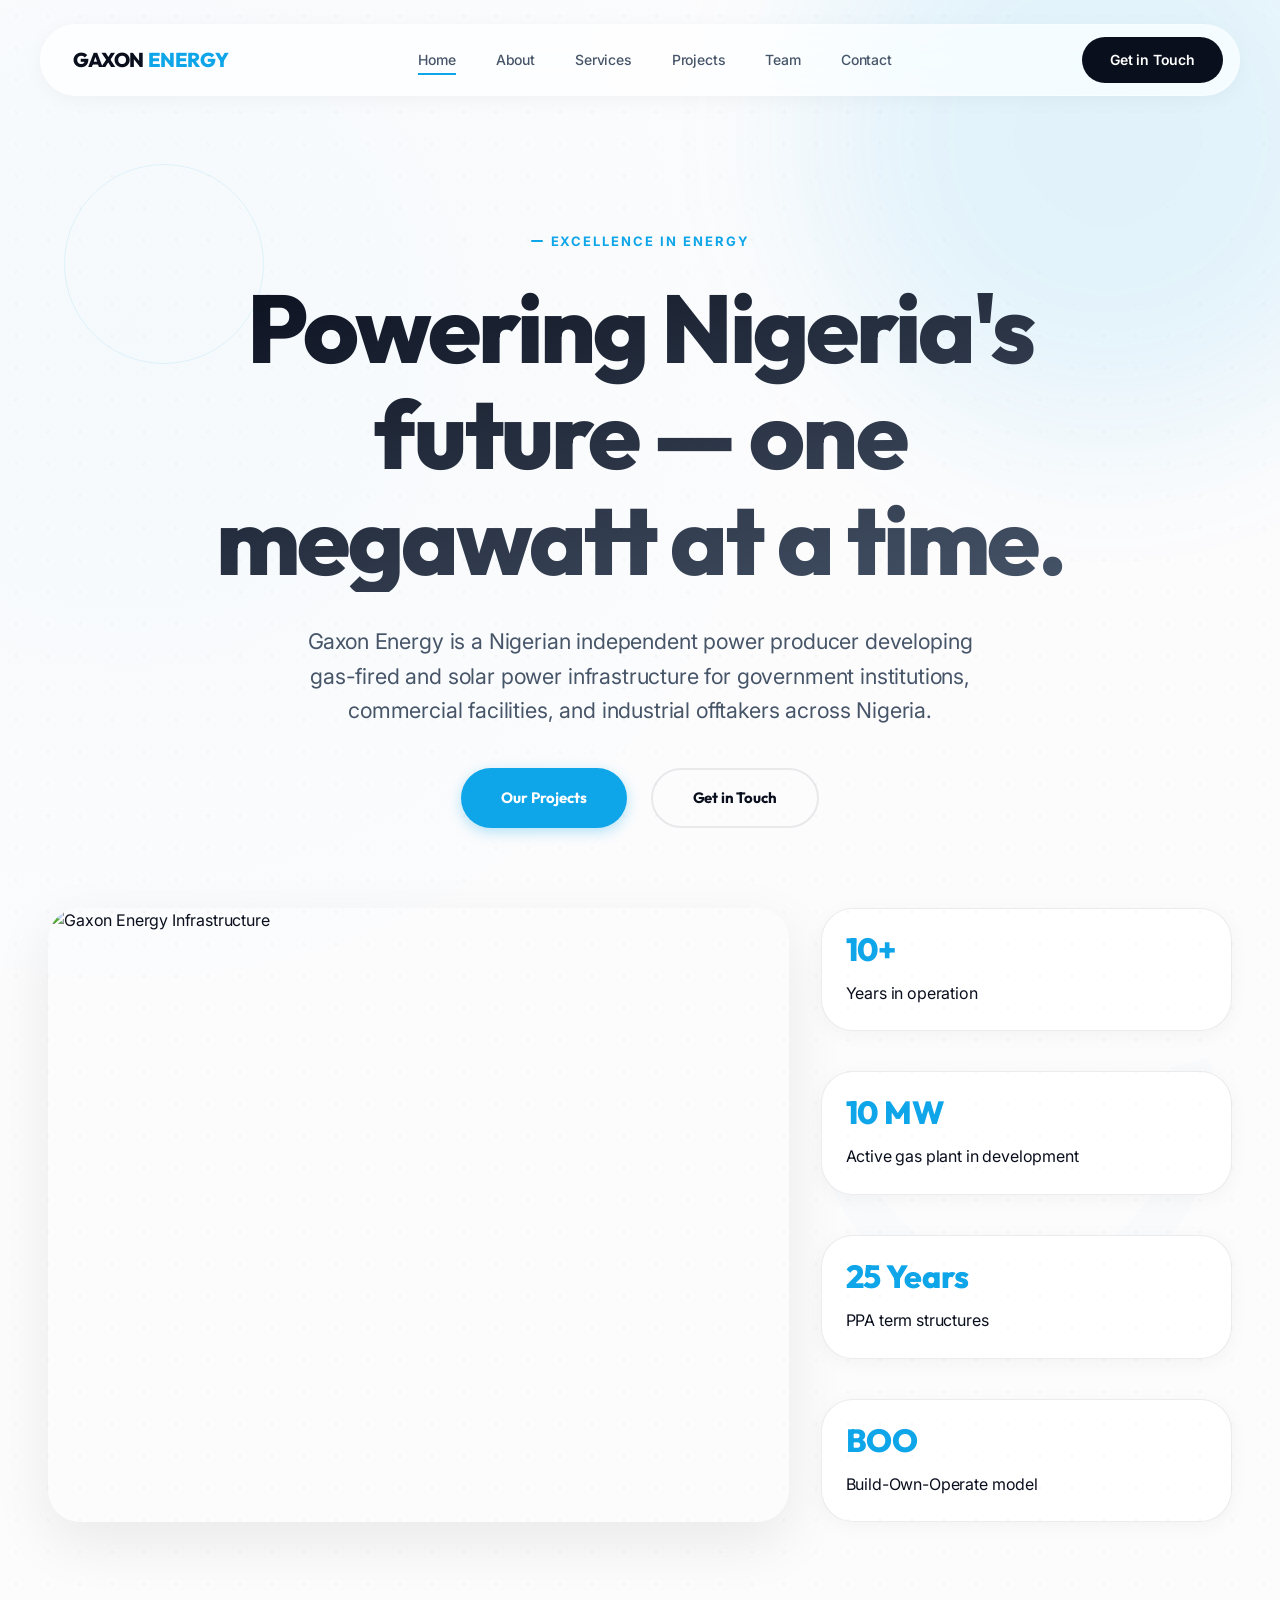
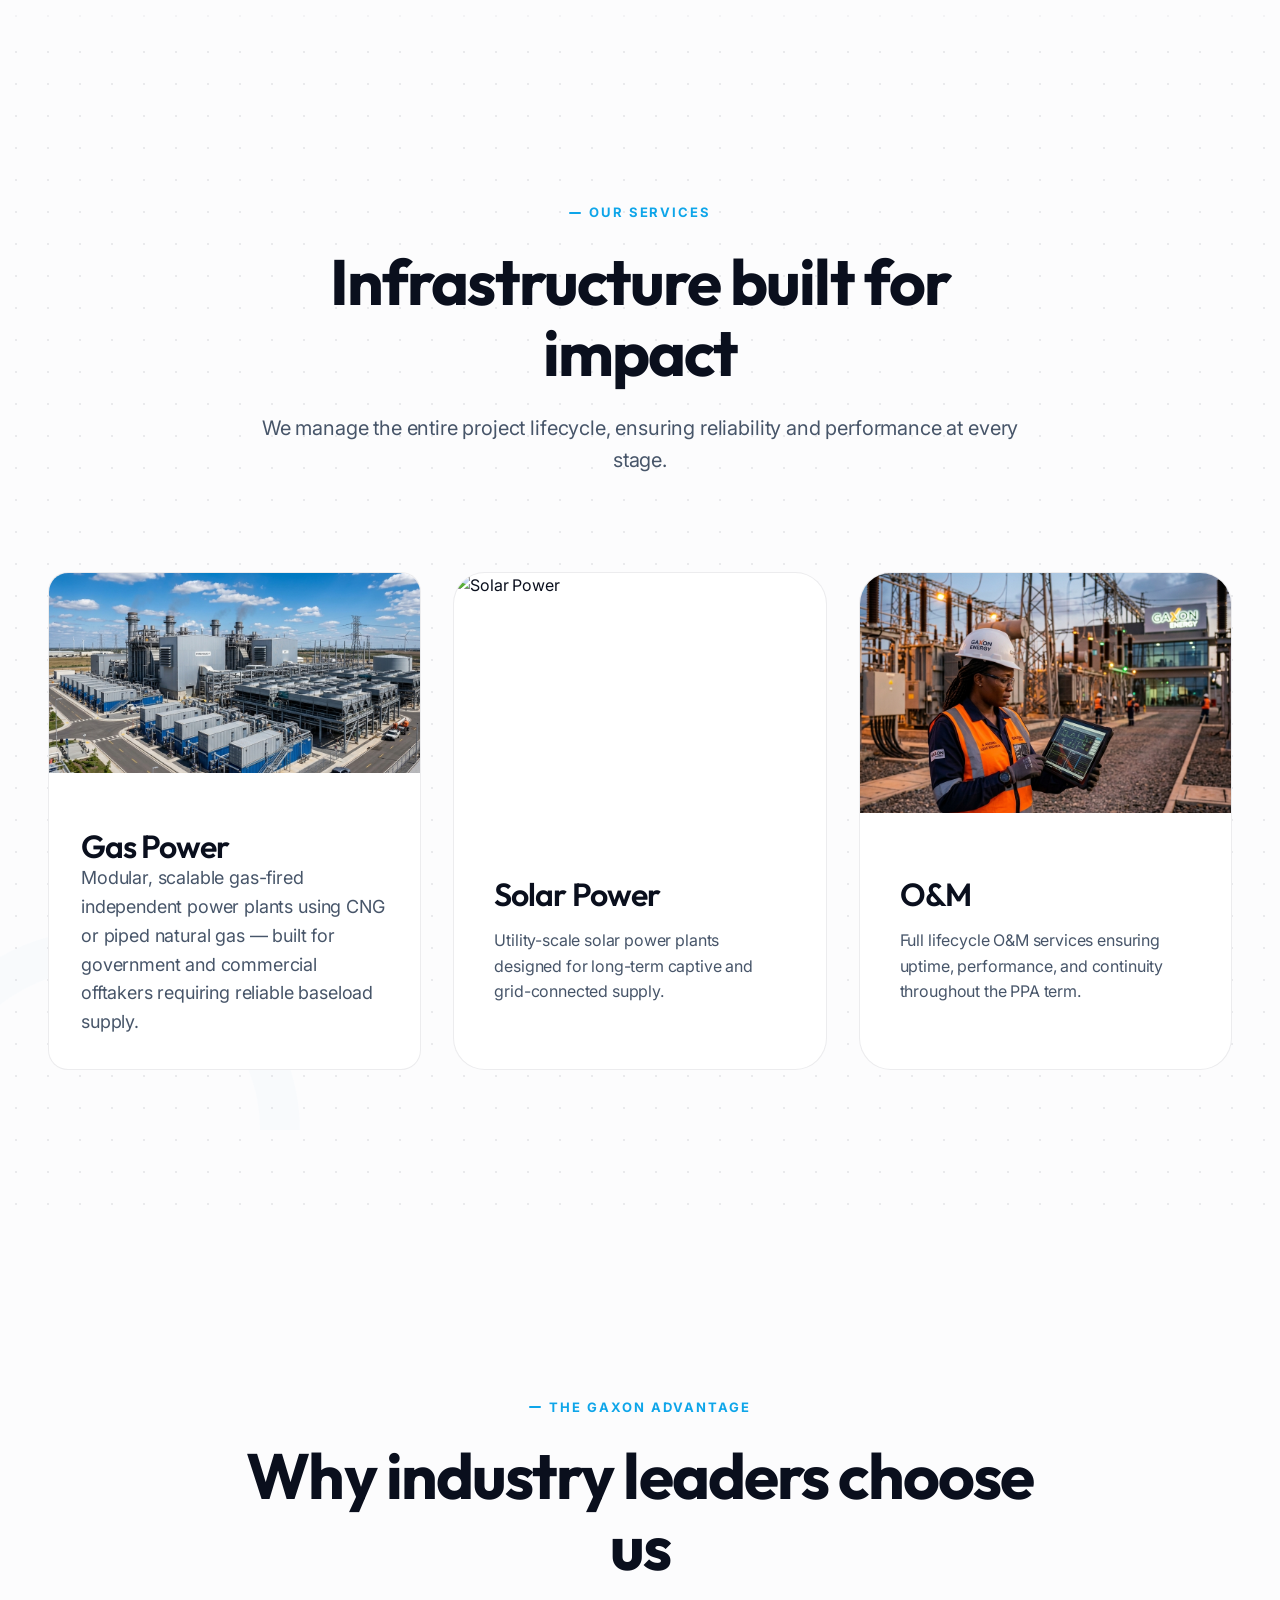
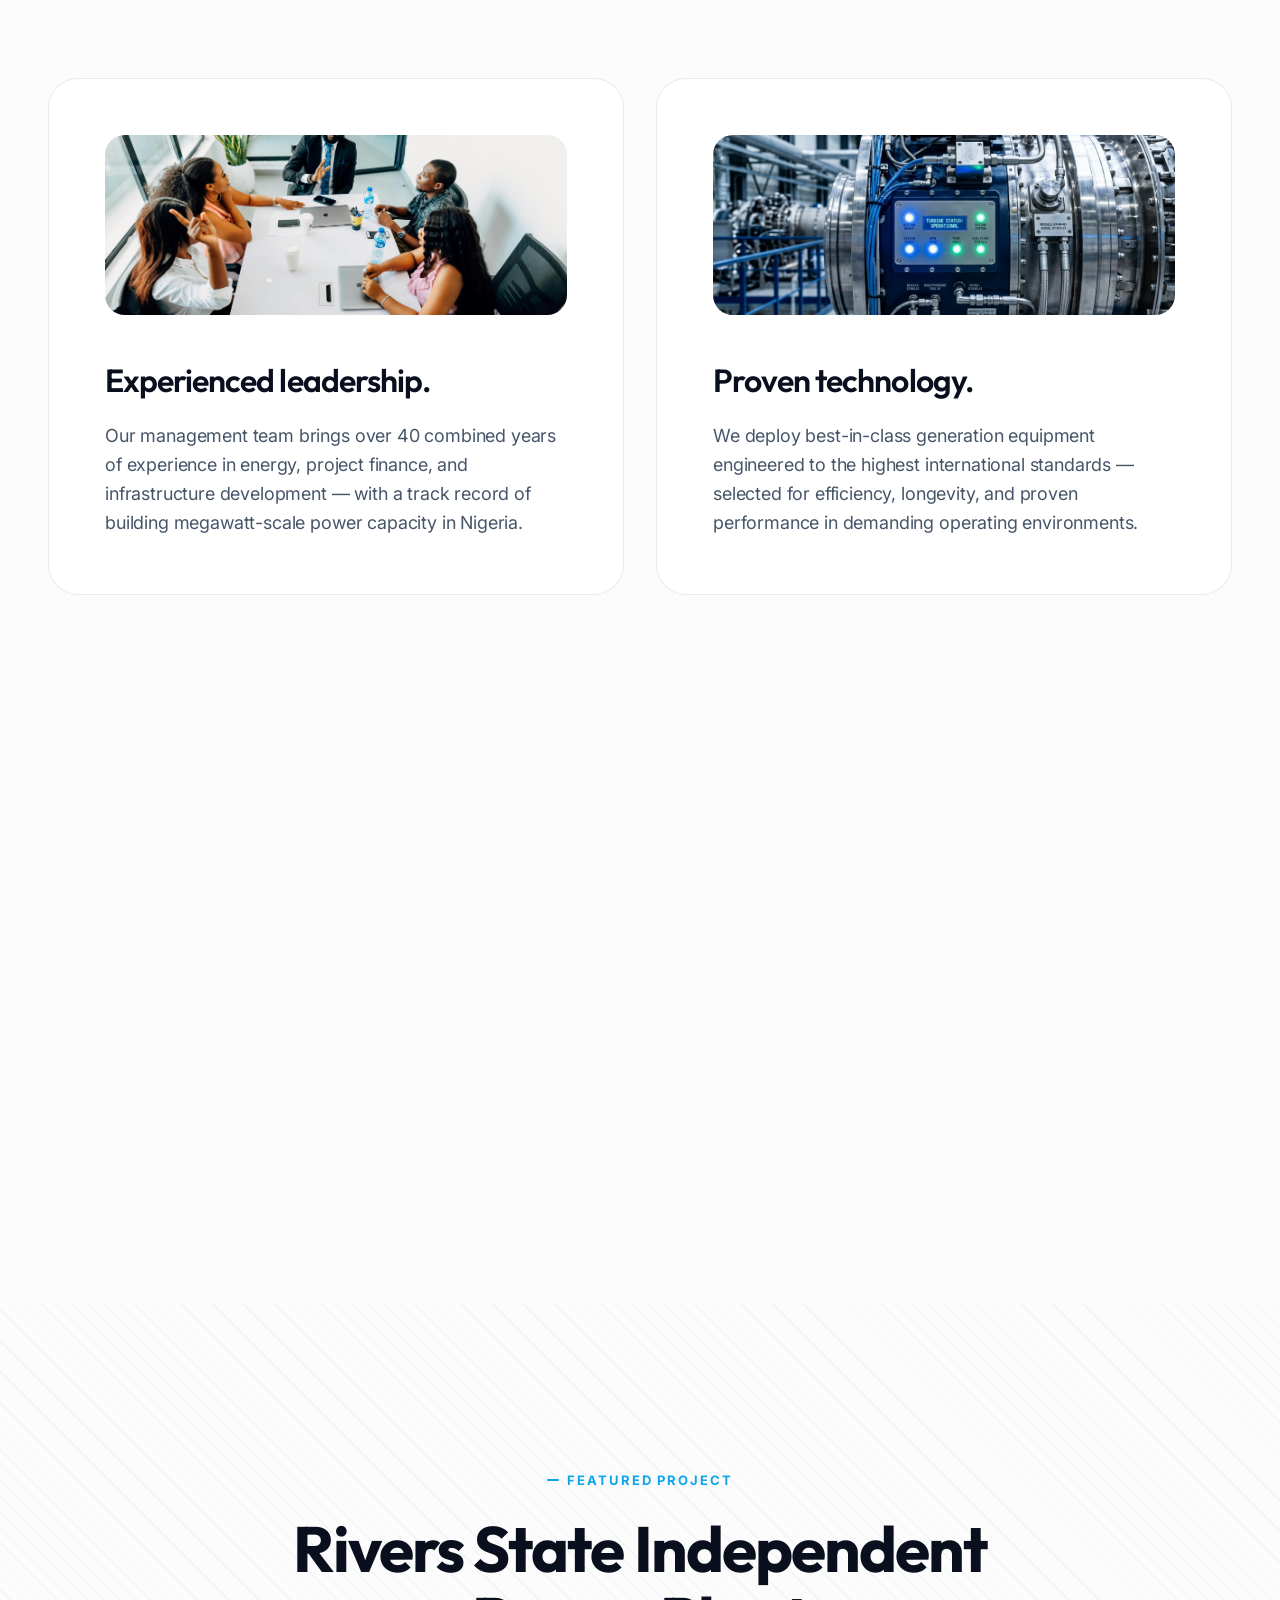
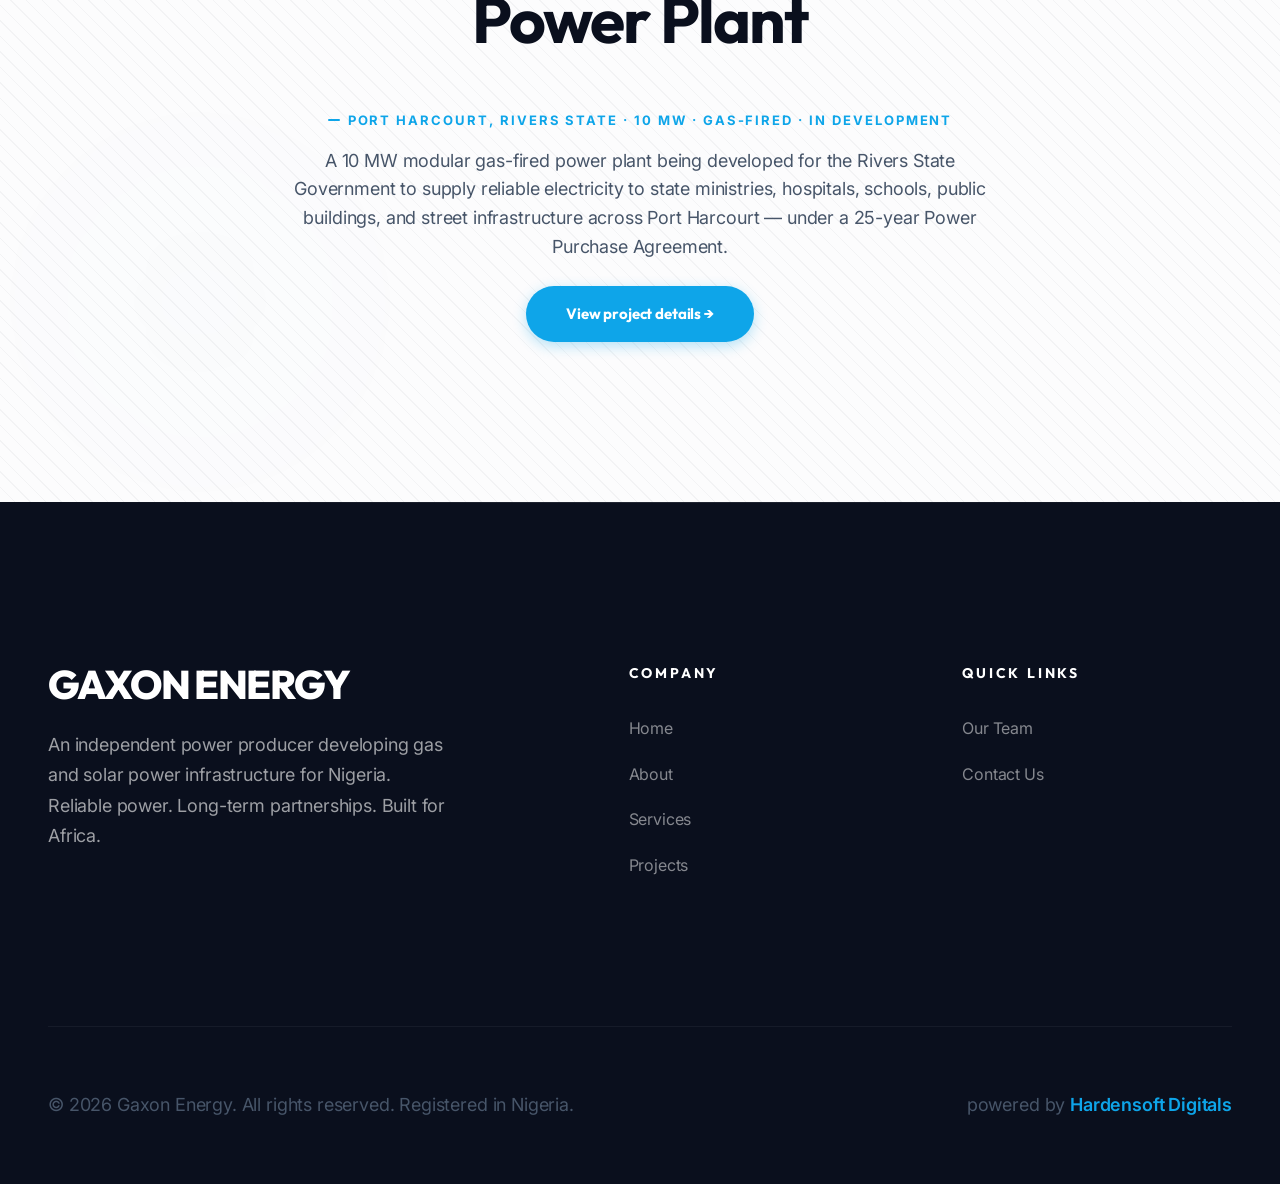
==== commit 3ee58c86: "feat: replace legacy image assets with optimized versions and refactor web page formatting" ====
--- a/index.html
+++ b/index.html
@@ -99,7 +99,7 @@
           </div>
           <div class="feature-card reveal" style="padding: 0; border-radius: var(--radius-lg); overflow: hidden; background: var(--bg-secondary);">
             <div style="height: 240px; overflow: hidden;">
-              <img src="gaxon_operations_maintenance_1777504892829.png" alt="Operations & Maintenance" style="width: 100%; height: 100%; object-fit: cover;" />
+              <img src="gaxon_om_new.png" alt="Operations & Maintenance" style="width: 100%; height: 100%; object-fit: cover;" />
             </div>
             <div style="padding: 2.5rem;">
               <h3 style="margin-bottom: 1rem;">O&M</h3>
@@ -120,7 +120,7 @@
         </div>
         <div class="grid grid-2" style="gap: 2rem;">
           <div class="feature-card reveal" style="border-radius: 30px;">
-            <img src="gaxon_experienced_leadership_1777504709711.png" alt="Experienced leadership" style="width: 100%; height: 180px; object-fit: cover; border-radius: 20px; margin-bottom: 1.5rem;" />
+            <img src="gaxon_experienced_leadership_new.png" alt="Experienced leadership" style="width: 100%; height: 180px; object-fit: cover; border-radius: 20px; margin-bottom: 1.5rem;" />
             <h3>Experienced leadership.</h3>
             <p>Our management team brings over 40 combined years of experience in energy, project finance, and infrastructure development — with a track record of building megawatt-scale power capacity in Nigeria.</p>
           </div>
@@ -130,12 +130,12 @@
             <p>We deploy best-in-class generation equipment engineered to the highest international standards — selected for efficiency, longevity, and proven performance in demanding operating environments.</p>
           </div>
           <div class="feature-card reveal" style="border-radius: 30px;">
-            <img src="gaxon_local_knowledge_1777504785217.png" alt="Deep local knowledge" style="width: 100%; height: 180px; object-fit: cover; border-radius: 20px; margin-bottom: 1.5rem;" />
+            <img src="gaxon_local_new.png" alt="Deep local knowledge" style="width: 100%; height: 180px; object-fit: cover; border-radius: 20px; margin-bottom: 1.5rem;" />
             <h3>Deep local knowledge.</h3>
             <p>We understand Nigeria's regulatory landscape, fuel supply logistics, government procurement processes, and the on-the-ground realities that determine whether a project gets built or stays on paper.</p>
           </div>
           <div class="feature-card reveal" style="border-radius: 30px;">
-            <img src="gaxon_partnership_1777504800393.png" alt="Long-term partnership" style="width: 100%; height: 180px; object-fit: cover; border-radius: 20px; margin-bottom: 1.5rem;" />
+            <img src="gaxon_partnership_new.png" alt="Long-term partnership" style="width: 100%; height: 180px; object-fit: cover; border-radius: 20px; margin-bottom: 1.5rem;" />
             <h3>Long-term partnership.</h3>
             <p>We design, build, and operate plants with growth in mind — aligning our performance with the long-term interests of our offtakers and investors.</p>
           </div>
